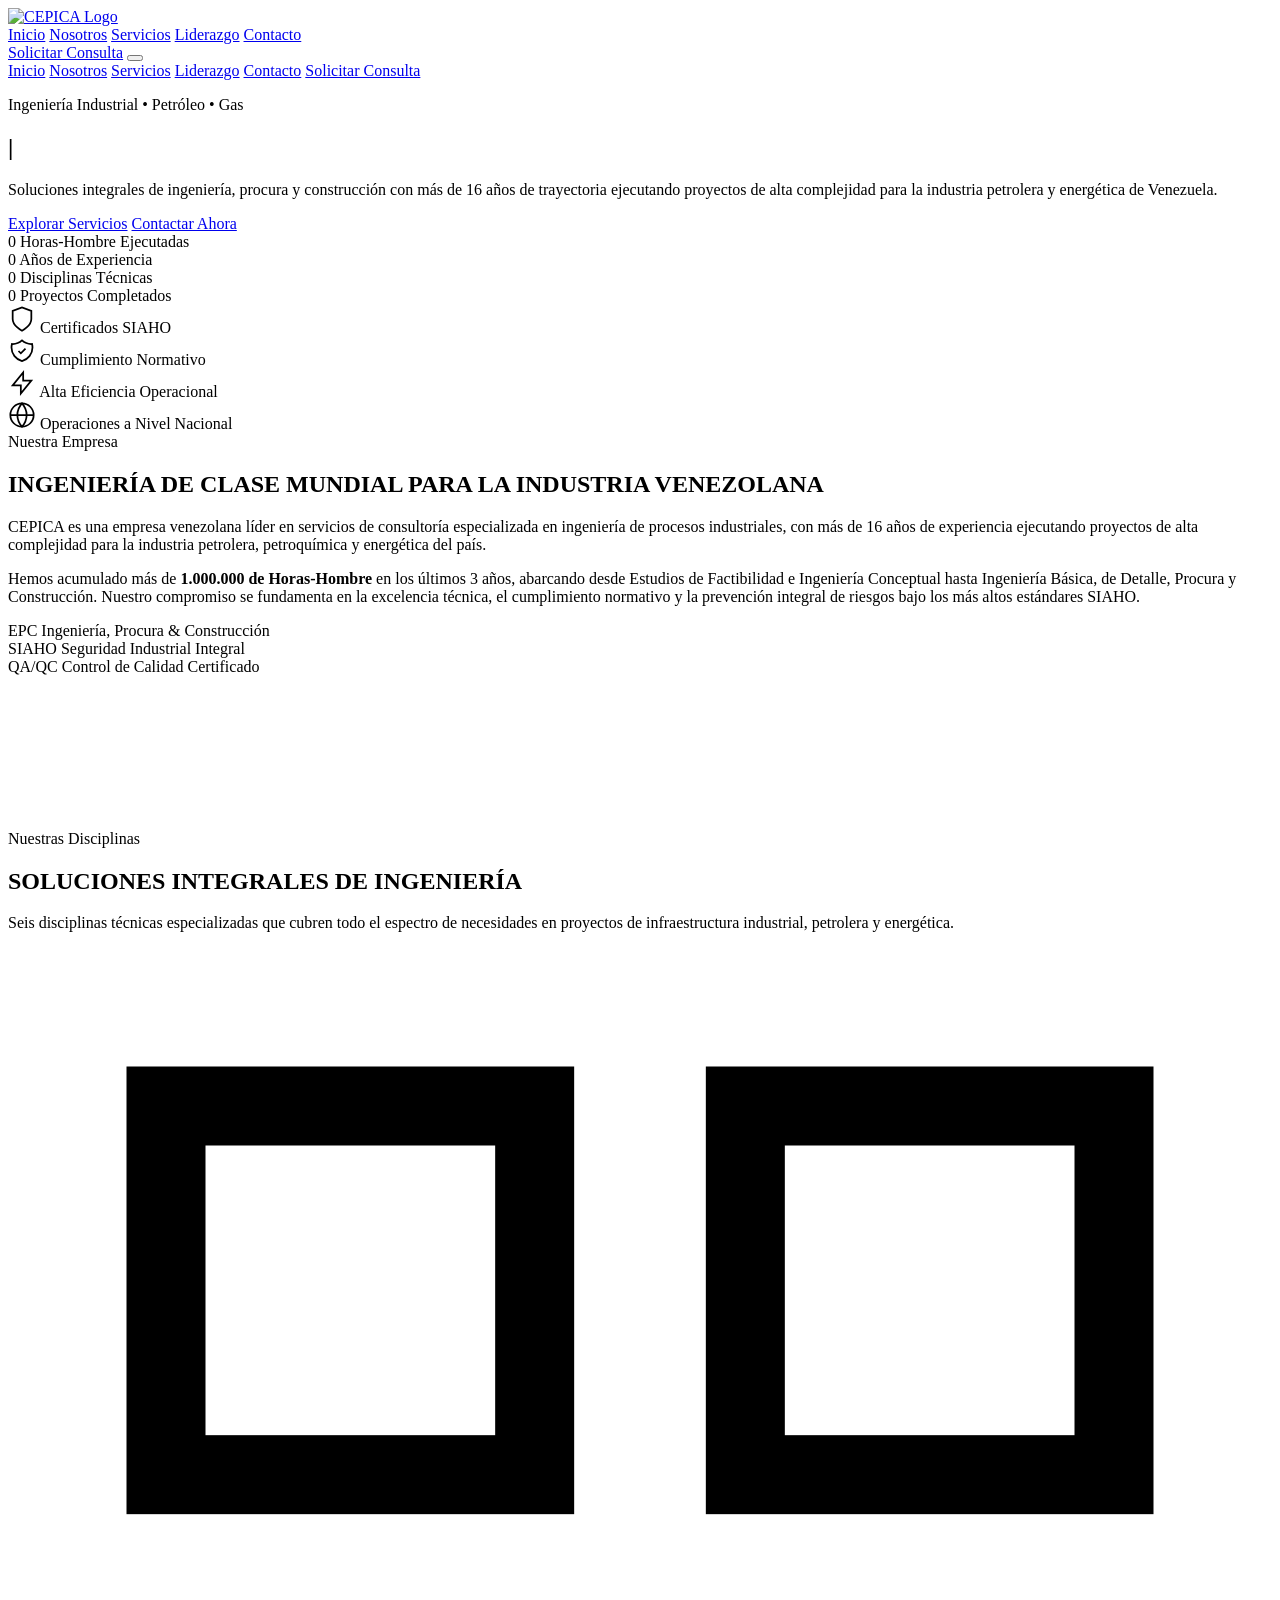
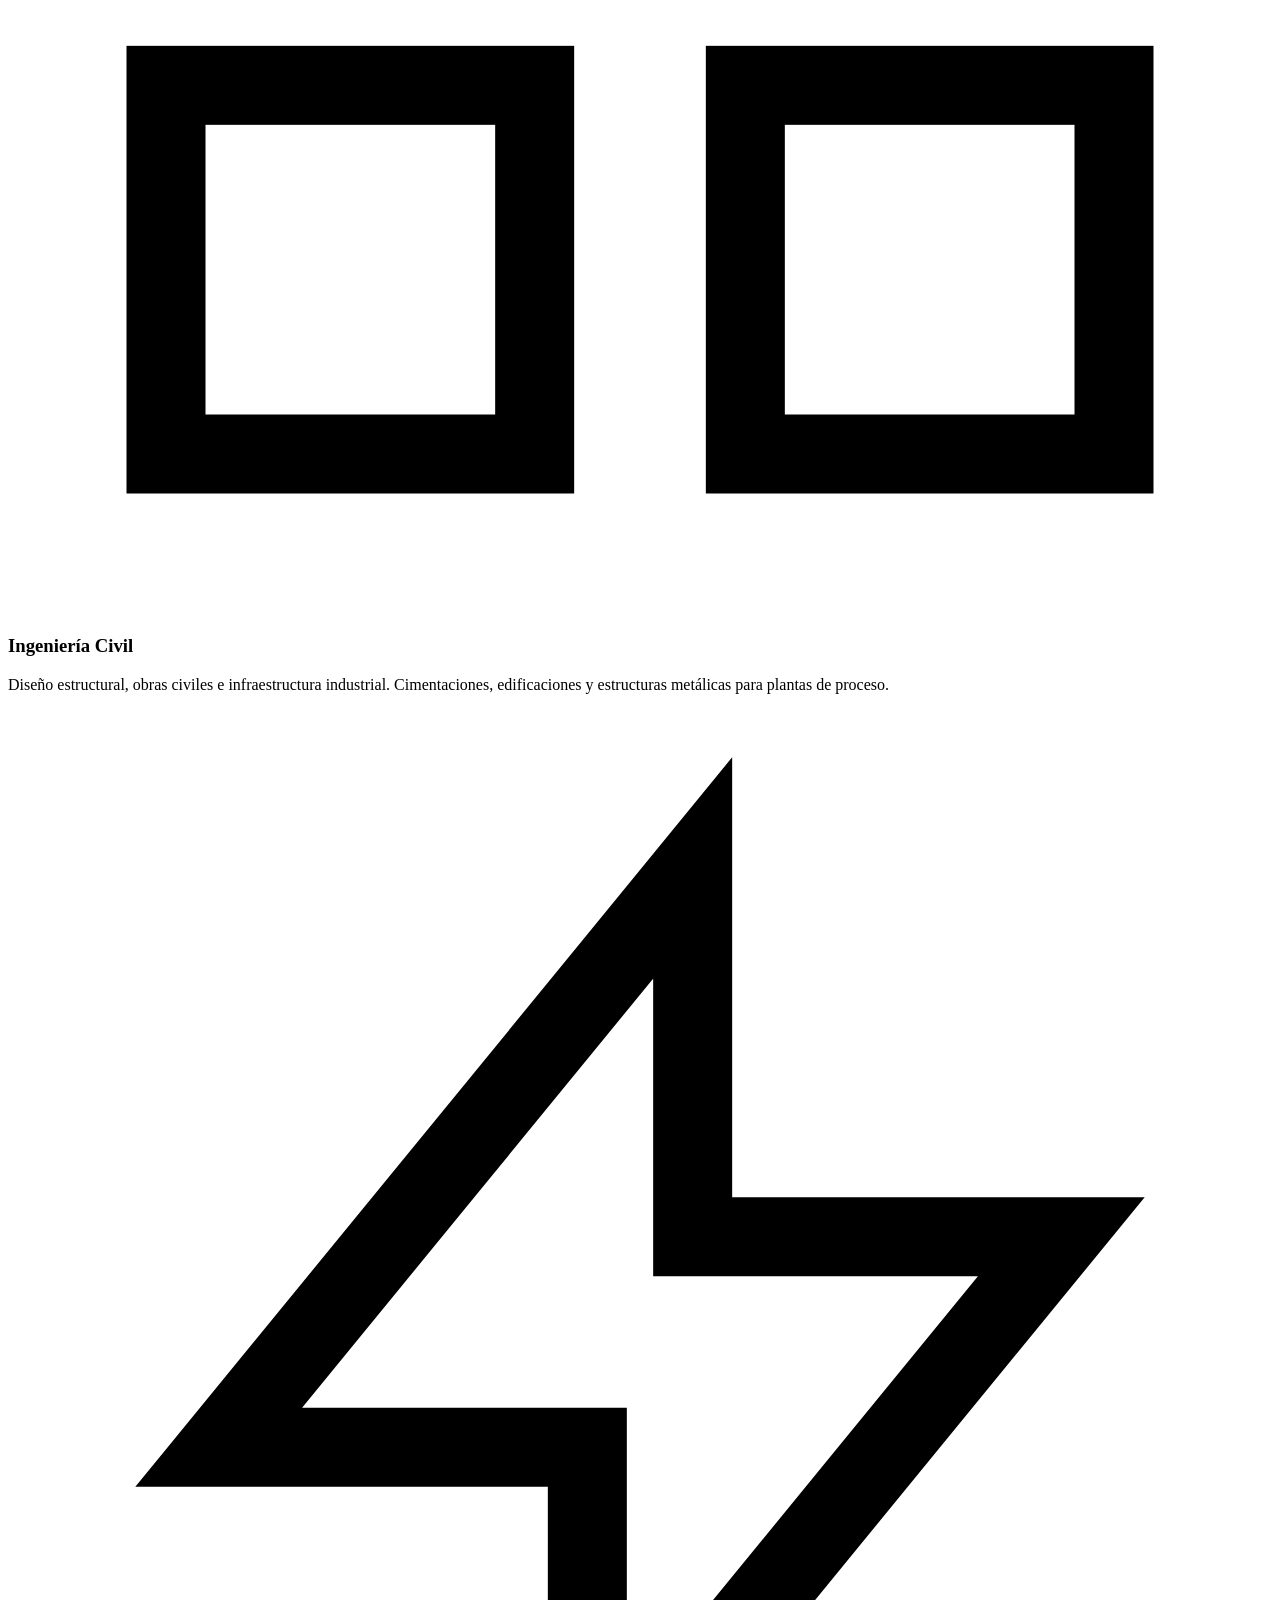
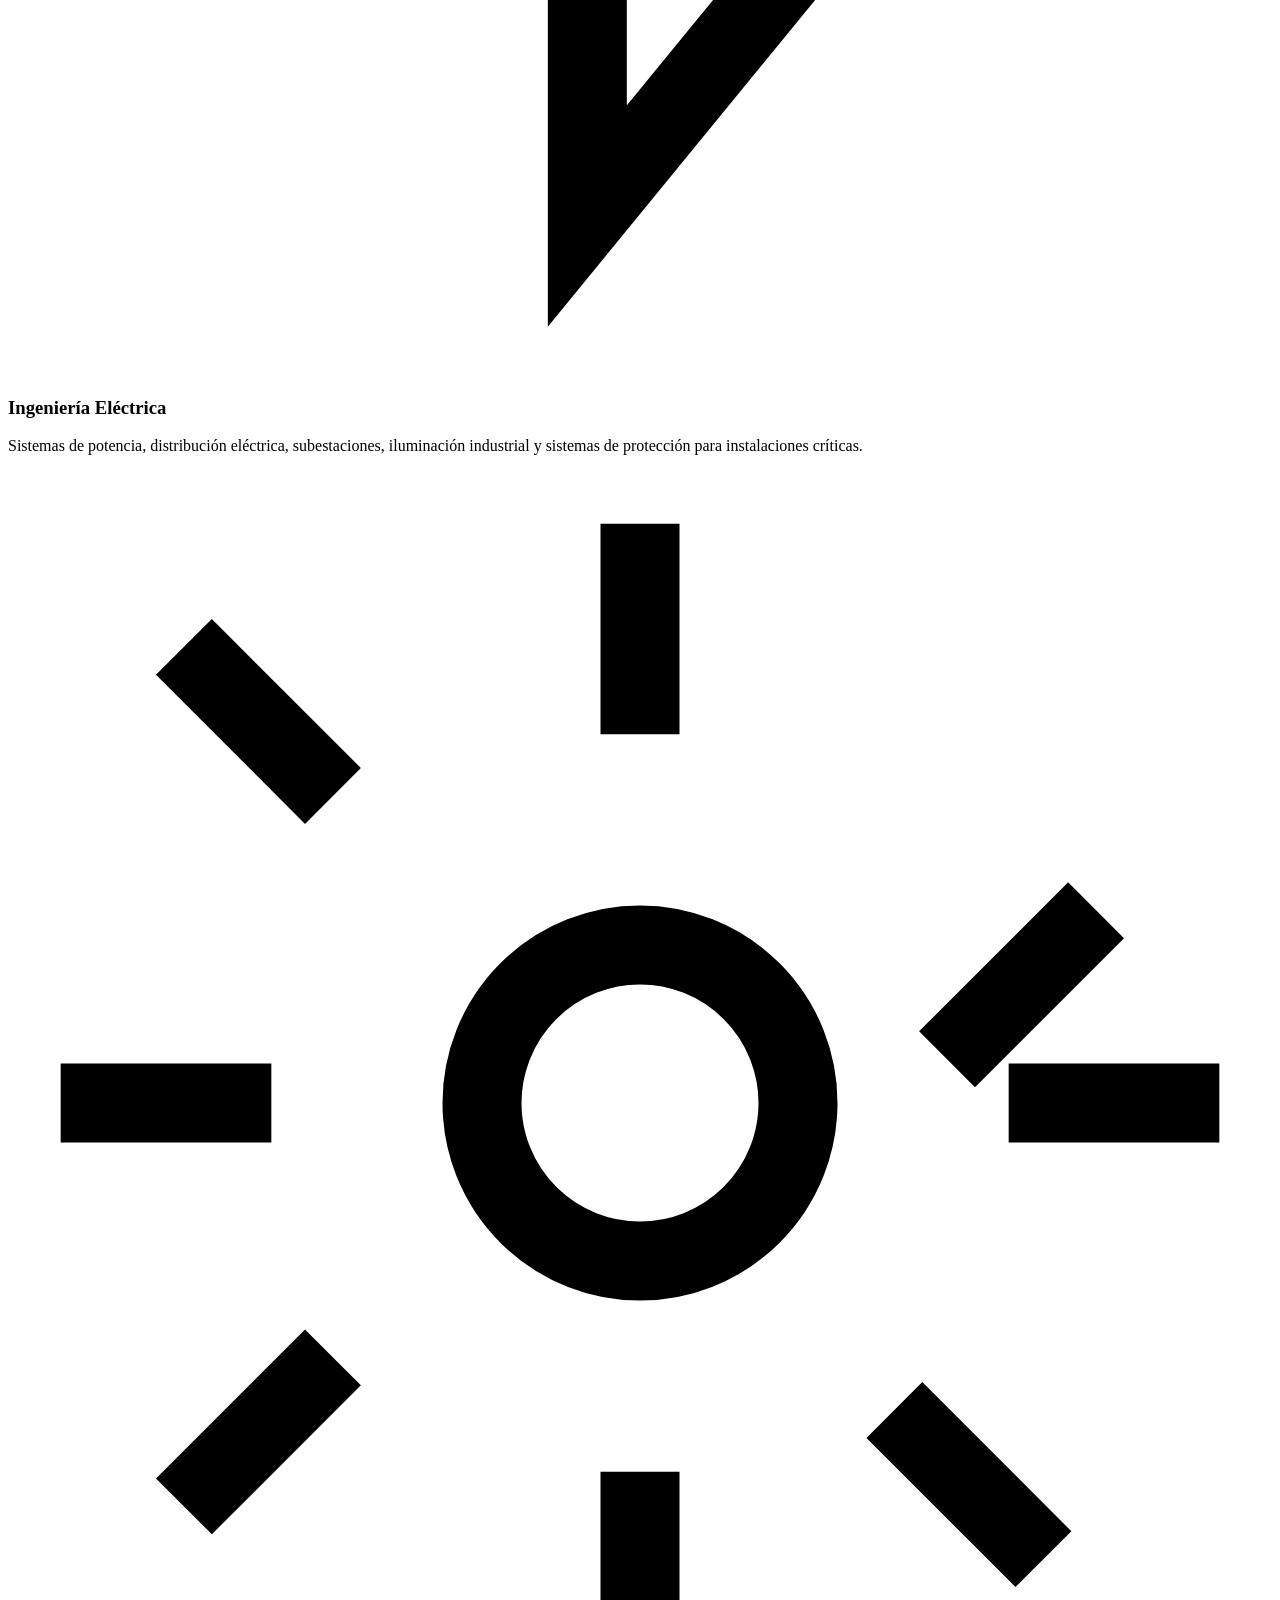
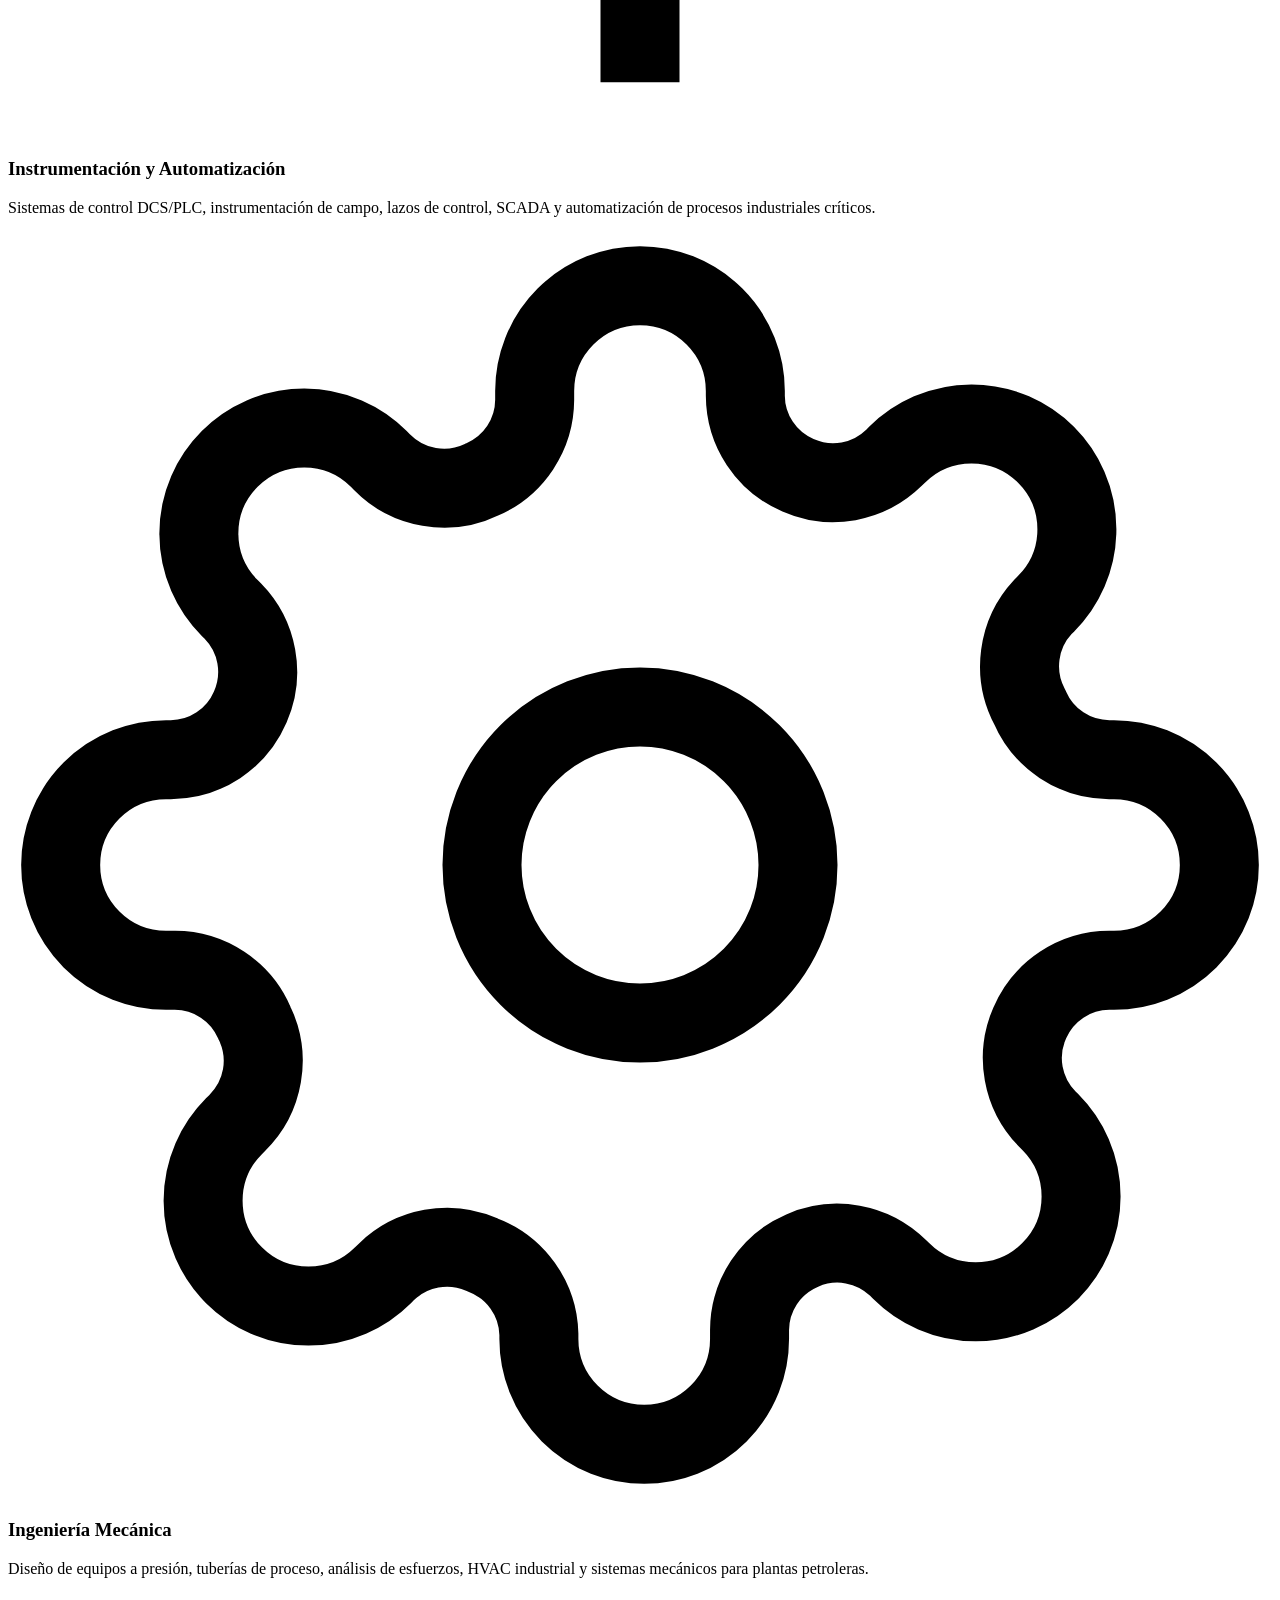
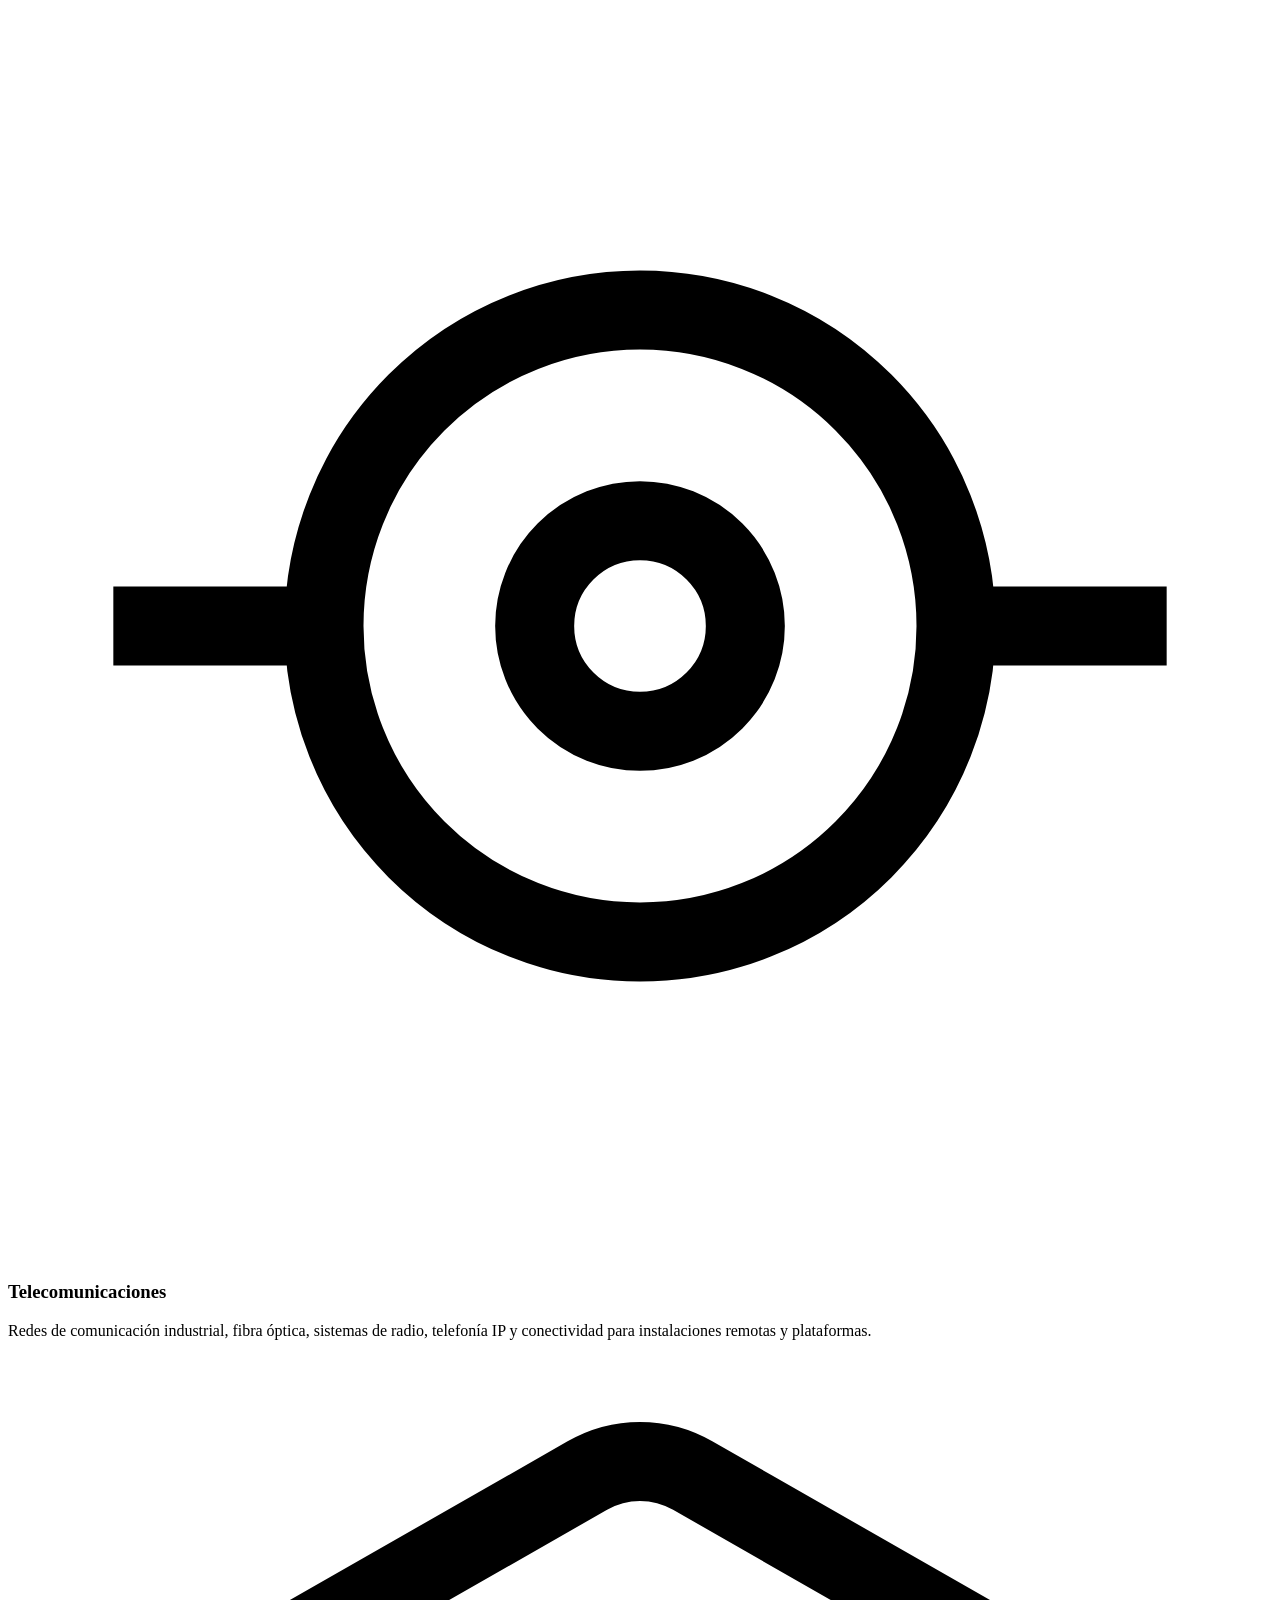
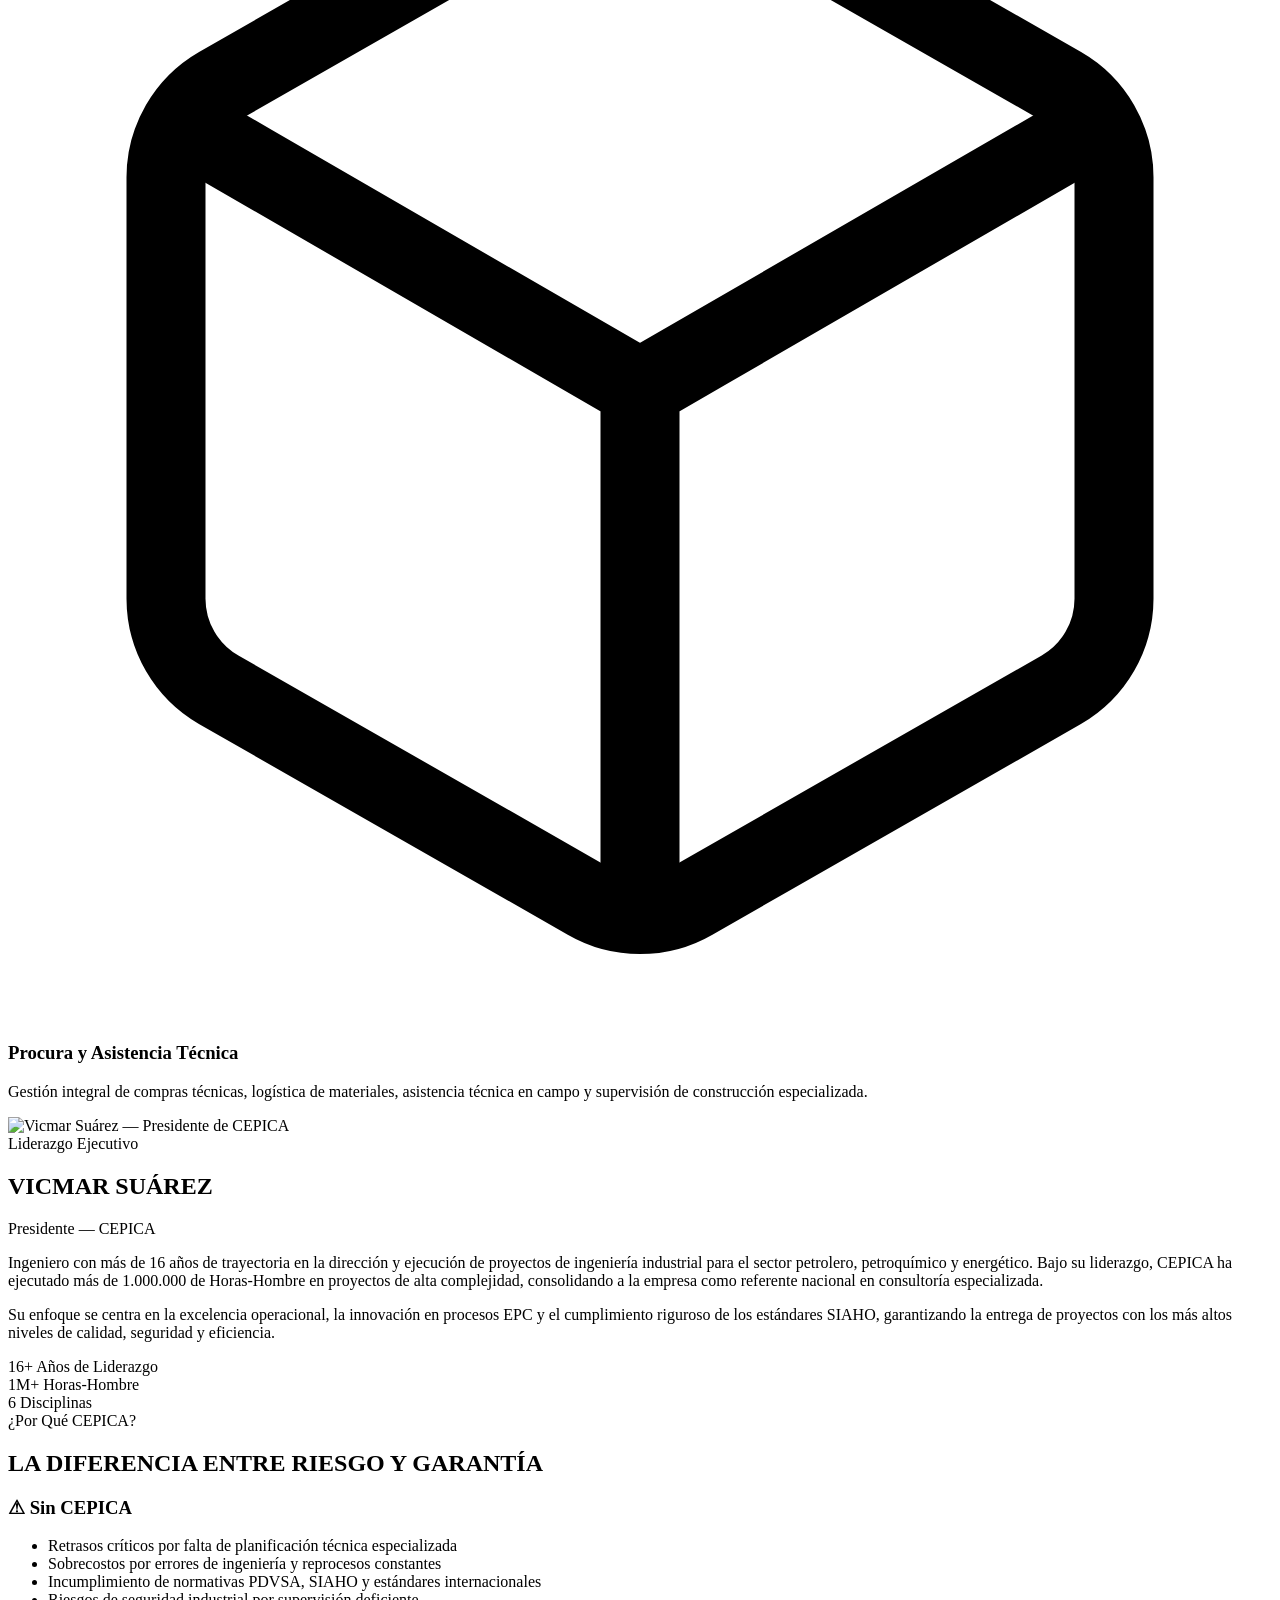
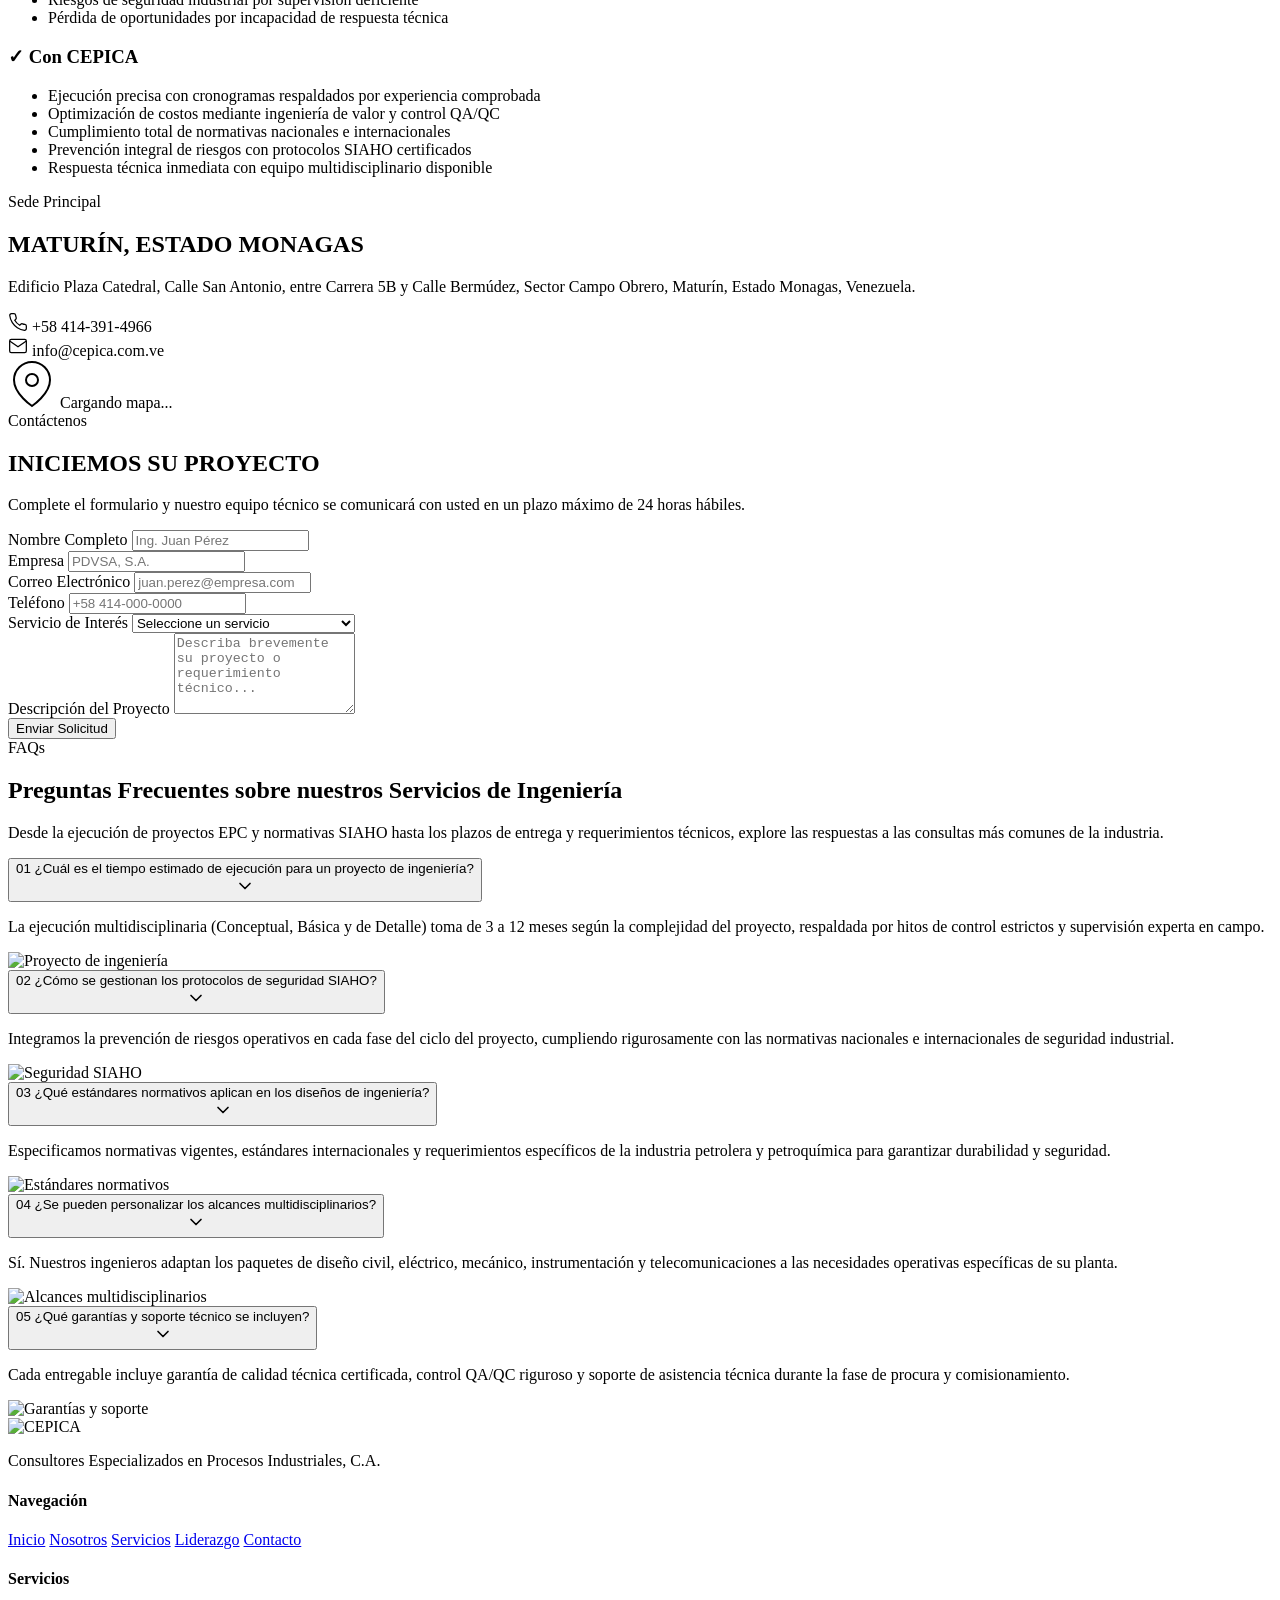
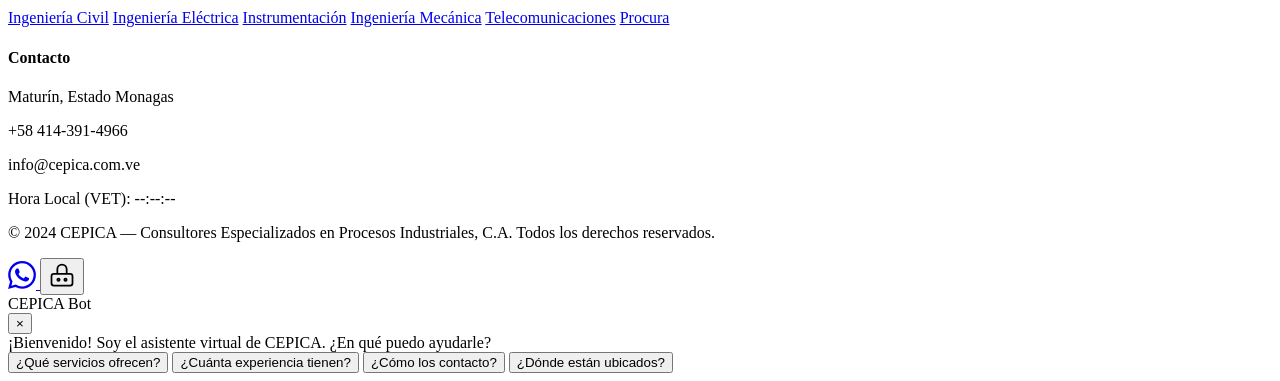
==== index.html @ 9745c26a "Add files via upload" ====
<!DOCTYPE html>
<html lang="es">
<head>
  <meta charset="UTF-8">
  <meta name="viewport" content="width=device-width, initial-scale=1.0">
  <title>CEPICA — Consultores Especializados en Procesos Industriales</title>
  <meta name="description" content="CEPICA: Consultoría especializada en ingeniería de procesos industriales para el sector petrolero, petroquímico y energético de Venezuela. +16 años, +1.000.000 HH ejecutadas.">
  <link rel="icon" href="fotos/logo.jpg">
  <link rel="preconnect" href="https://fonts.googleapis.com">
  <link rel="preconnect" href="https://fonts.gstatic.com" crossorigin>
  <link href="https://fonts.googleapis.com/css2?family=Bebas+Neue&family=Inter:wght@300;400;500;600;700&family=Geist:wght@300;400;500;600;700&family=Gilda+Display&display=swap" rel="stylesheet">
  <link rel="stylesheet" href="styles.css">
</head>
<body>

<!-- CUSTOM CURSOR -->
<div class="cursor-dot"></div>
<div class="cursor-ring"></div>

<!-- HEADER / NAV -->
<header class="nav" id="nav">
  <div class="nav__inner">
    <a href="#" class="nav__logo">
      <img src="fotos/logo.jpg" alt="CEPICA Logo">
    </a>
    <nav class="nav__links">
      <a href="#inicio" class="nav__link active">Inicio</a>
      <a href="#nosotros" class="nav__link">Nosotros</a>
      <a href="#servicios" class="nav__link">Servicios</a>
      <a href="#liderazgo" class="nav__link">Liderazgo</a>
      <a href="#contacto" class="nav__link">Contacto</a>
    </nav>
    <a href="#contacto" class="nav__cta">Solicitar Consulta</a>
    <button class="nav__burger" id="burger" aria-label="Menú">
      <span></span><span></span><span></span>
    </button>
  </div>
</header>

<!-- MOBILE DRAWER -->
<div class="drawer" id="drawer">
  <div class="drawer__overlay"></div>
  <div class="drawer__panel">
    <a href="#inicio" class="drawer__link">Inicio</a>
    <a href="#nosotros" class="drawer__link">Nosotros</a>
    <a href="#servicios" class="drawer__link">Servicios</a>
    <a href="#liderazgo" class="drawer__link">Liderazgo</a>
    <a href="#contacto" class="drawer__link">Contacto</a>
    <a href="#contacto" class="drawer__cta">Solicitar Consulta</a>
  </div>
</div>

<!-- ========== HERO SECTION — VENETIAN BLIND SHUTTER CAROUSEL ========== -->
<section class="hero" id="inicio">
  <div class="hero__shutter" id="shutter"></div>
  <div class="hero__overlay"></div>

  <div class="hero__content">
    <p class="hero__tag">Ingeniería Industrial &bull; Petróleo &bull; Gas</p>
    <h1 class="hero__title" id="typing-headline"><span class="typing-cursor">|</span></h1>
    <p class="hero__sub">Soluciones integrales de ingeniería, procura y construcción con más de 16 años de trayectoria ejecutando proyectos de alta complejidad para la industria petrolera y energética de Venezuela.</p>
    <div class="hero__actions">
      <a href="#servicios" class="btn btn--primary">Explorar Servicios</a>
      <a href="#contacto" class="btn btn--outline">Contactar Ahora</a>
    </div>
  </div>

  <div class="hero__indicators" id="slide-indicators"></div>

  <div class="hero__metrics">
    <div class="metric">
      <span class="metric__number" data-target="1000000" data-format="dots">0</span>
      <span class="metric__label">Horas-Hombre Ejecutadas</span>
    </div>
    <div class="metric">
      <span class="metric__number" data-target="16">0</span>
      <span class="metric__label">Años de Experiencia</span>
    </div>
    <div class="metric">
      <span class="metric__number" data-target="6">0</span>
      <span class="metric__label">Disciplinas Técnicas</span>
    </div>
    <div class="metric">
      <span class="metric__number" data-target="150">0</span>
      <span class="metric__label">Proyectos Completados</span>
    </div>
  </div>
</section>

<!-- ========== TRUST STRIP ========== -->
<section class="trust">
  <div class="trust__inner">
    <div class="trust__item">
      <svg viewBox="0 0 24 24" width="28" height="28" fill="none" stroke="currentColor" stroke-width="1.5"><path d="M12 22s8-4 8-10V5l-8-3-8 3v7c0 6 8 10 8 10z"/></svg>
      <span>Certificados SIAHO</span>
    </div>
    <div class="trust__item">
      <svg viewBox="0 0 24 24" width="28" height="28" fill="none" stroke="currentColor" stroke-width="1.5"><path d="M9 12l2 2 4-4m5.618-4.016A11.955 11.955 0 0112 2.944a11.955 11.955 0 01-8.618 3.04A12.02 12.02 0 003 9c0 5.591 3.824 10.29 9 11.622 5.176-1.332 9-6.03 9-11.622 0-1.042-.133-2.052-.382-3.016z"/></svg>
      <span>Cumplimiento Normativo</span>
    </div>
    <div class="trust__item">
      <svg viewBox="0 0 24 24" width="28" height="28" fill="none" stroke="currentColor" stroke-width="1.5"><path d="M13 10V3L4 14h7v7l9-11h-7z"/></svg>
      <span>Alta Eficiencia Operacional</span>
    </div>
    <div class="trust__item">
      <svg viewBox="0 0 24 24" width="28" height="28" fill="none" stroke="currentColor" stroke-width="1.5"><circle cx="12" cy="12" r="10"/><path d="M2 12h20M12 2a15.3 15.3 0 014 10 15.3 15.3 0 01-4 10 15.3 15.3 0 01-4-10 15.3 15.3 0 014-10z"/></svg>
      <span>Operaciones a Nivel Nacional</span>
    </div>
  </div>
</section>

<!-- ========== ABOUT / QUIÉNES SOMOS ========== -->
<section class="about" id="nosotros">
  <div class="container">
    <div class="section-label">Nuestra Empresa</div>
    <div class="about__grid">
      <div class="about__text reveal">
        <h2 class="section-title">INGENIERÍA DE CLASE MUNDIAL PARA LA INDUSTRIA VENEZOLANA</h2>
        <p class="about__lead">CEPICA es una empresa venezolana líder en servicios de consultoría especializada en ingeniería de procesos industriales, con más de 16 años de experiencia ejecutando proyectos de alta complejidad para la industria petrolera, petroquímica y energética del país.</p>
        <p>Hemos acumulado más de <strong>1.000.000 de Horas-Hombre</strong> en los últimos 3 años, abarcando desde Estudios de Factibilidad e Ingeniería Conceptual hasta Ingeniería Básica, de Detalle, Procura y Construcción. Nuestro compromiso se fundamenta en la excelencia técnica, el cumplimiento normativo y la prevención integral de riesgos bajo los más altos estándares SIAHO.</p>
        <div class="about__stats">
          <div class="stat">
            <span class="stat__num">EPC</span>
            <span class="stat__lbl">Ingeniería, Procura &amp; Construcción</span>
          </div>
          <div class="stat">
            <span class="stat__num">SIAHO</span>
            <span class="stat__lbl">Seguridad Industrial Integral</span>
          </div>
          <div class="stat">
            <span class="stat__num">QA/QC</span>
            <span class="stat__lbl">Control de Calidad Certificado</span>
          </div>
        </div>
      </div>
      <div class="about__media reveal">
        <div class="about__video-wrap">
          <video autoplay muted loop playsinline>
            <source src="videos/13814713_3840_2160_100fps.mp4" type="video/mp4">
          </video>
        </div>
      </div>
    </div>
  </div>
</section>

<!-- ========== SERVICES / SERVICIOS ========== -->
<section class="services" id="servicios">
  <div class="container">
    <div class="section-label">Nuestras Disciplinas</div>
    <h2 class="section-title centered reveal">SOLUCIONES INTEGRALES DE INGENIERÍA</h2>
    <p class="section-sub centered reveal">Seis disciplinas técnicas especializadas que cubren todo el espectro de necesidades en proyectos de infraestructura industrial, petrolera y energética.</p>
    <div class="services__grid">

      <div class="svc-card reveal" data-tilt>
        <div class="svc-card__icon">
          <svg viewBox="0 0 24 24" fill="none" stroke="currentColor" stroke-width="1.5"><rect x="3" y="3" width="7" height="7"/><rect x="14" y="3" width="7" height="7"/><rect x="3" y="14" width="7" height="7"/><rect x="14" y="14" width="7" height="7"/></svg>
        </div>
        <h3 class="svc-card__title">Ingeniería Civil</h3>
        <p class="svc-card__text">Diseño estructural, obras civiles e infraestructura industrial. Cimentaciones, edificaciones y estructuras metálicas para plantas de proceso.</p>
      </div>

      <div class="svc-card reveal" data-tilt>
        <div class="svc-card__icon">
          <svg viewBox="0 0 24 24" fill="none" stroke="currentColor" stroke-width="1.5"><path d="M13 10V3L4 14h7v7l9-11h-7z"/></svg>
        </div>
        <h3 class="svc-card__title">Ingeniería Eléctrica</h3>
        <p class="svc-card__text">Sistemas de potencia, distribución eléctrica, subestaciones, iluminación industrial y sistemas de protección para instalaciones críticas.</p>
      </div>

      <div class="svc-card reveal" data-tilt>
        <div class="svc-card__icon">
          <svg viewBox="0 0 24 24" fill="none" stroke="currentColor" stroke-width="1.5"><circle cx="12" cy="12" r="3"/><path d="M12 1v4m0 14v4m-8.66-3.34l2.83-2.83m11.66-5.66l2.83-2.83M1 12h4m14 0h4m-3.34 8.66l-2.83-2.83M6.17 6.17L3.34 3.34"/></svg>
        </div>
        <h3 class="svc-card__title">Instrumentación y Automatización</h3>
        <p class="svc-card__text">Sistemas de control DCS/PLC, instrumentación de campo, lazos de control, SCADA y automatización de procesos industriales críticos.</p>
      </div>

      <div class="svc-card reveal" data-tilt>
        <div class="svc-card__icon">
          <svg viewBox="0 0 24 24" fill="none" stroke="currentColor" stroke-width="1.5"><circle cx="12" cy="12" r="3"/><path d="M19.4 15a1.65 1.65 0 00.33 1.82l.06.06a2 2 0 01-2.83 2.83l-.06-.06a1.65 1.65 0 00-1.82-.33 1.65 1.65 0 00-1 1.51V21a2 2 0 01-4 0v-.09A1.65 1.65 0 009 19.4a1.65 1.65 0 00-1.82.33l-.06.06a2 2 0 01-2.83-2.83l.06-.06A1.65 1.65 0 004.68 15a1.65 1.65 0 00-1.51-1H3a2 2 0 010-4h.09A1.65 1.65 0 004.6 9a1.65 1.65 0 00-.33-1.82l-.06-.06a2 2 0 012.83-2.83l.06.06A1.65 1.65 0 009 4.68a1.65 1.65 0 001-1.51V3a2 2 0 014 0v.09a1.65 1.65 0 001 1.51 1.65 1.65 0 001.82-.33l.06-.06a2 2 0 012.83 2.83l-.06.06A1.65 1.65 0 0019.4 9a1.65 1.65 0 001.51 1H21a2 2 0 010 4h-.09a1.65 1.65 0 00-1.51 1z"/></svg>
        </div>
        <h3 class="svc-card__title">Ingeniería Mecánica</h3>
        <p class="svc-card__text">Diseño de equipos a presión, tuberías de proceso, análisis de esfuerzos, HVAC industrial y sistemas mecánicos para plantas petroleras.</p>
      </div>

      <div class="svc-card reveal" data-tilt>
        <div class="svc-card__icon">
          <svg viewBox="0 0 24 24" fill="none" stroke="currentColor" stroke-width="1.5"><path d="M2 12h4m12 0h4M6 12a6 6 0 1112 0 6 6 0 01-12 0z"/><circle cx="12" cy="12" r="2"/></svg>
        </div>
        <h3 class="svc-card__title">Telecomunicaciones</h3>
        <p class="svc-card__text">Redes de comunicación industrial, fibra óptica, sistemas de radio, telefonía IP y conectividad para instalaciones remotas y plataformas.</p>
      </div>

      <div class="svc-card reveal" data-tilt>
        <div class="svc-card__icon">
          <svg viewBox="0 0 24 24" fill="none" stroke="currentColor" stroke-width="1.5"><path d="M21 16V8a2 2 0 00-1-1.73l-7-4a2 2 0 00-2 0l-7 4A2 2 0 003 8v8a2 2 0 001 1.73l7 4a2 2 0 002 0l7-4A2 2 0 0021 16z"/><path d="M3.27 6.96L12 12.01l8.73-5.05M12 22.08V12"/></svg>
        </div>
        <h3 class="svc-card__title">Procura y Asistencia Técnica</h3>
        <p class="svc-card__text">Gestión integral de compras técnicas, logística de materiales, asistencia técnica en campo y supervisión de construcción especializada.</p>
      </div>

    </div>
  </div>
</section>

<!-- ========== LEADERSHIP / LIDERAZGO ========== -->
<section class="leader" id="liderazgo">
  <div class="container">
    <div class="leader__grid">
      <div class="leader__photo reveal">
        <div class="leader__img-wrap">
          <img src="fotos/vicmar_suarez.jpg" alt="Vicmar Suárez — Presidente de CEPICA" loading="lazy">
        </div>
      </div>
      <div class="leader__info reveal">
        <div class="section-label">Liderazgo Ejecutivo</div>
        <h2 class="section-title">VICMAR SUÁREZ</h2>
        <p class="leader__role">Presidente — CEPICA</p>
        <p class="leader__bio">Ingeniero con más de 16 años de trayectoria en la dirección y ejecución de proyectos de ingeniería industrial para el sector petrolero, petroquímico y energético. Bajo su liderazgo, CEPICA ha ejecutado más de 1.000.000 de Horas-Hombre en proyectos de alta complejidad, consolidando a la empresa como referente nacional en consultoría especializada.</p>
        <p class="leader__bio">Su enfoque se centra en la excelencia operacional, la innovación en procesos EPC y el cumplimiento riguroso de los estándares SIAHO, garantizando la entrega de proyectos con los más altos niveles de calidad, seguridad y eficiencia.</p>
        <div class="leader__credentials">
          <div class="credential">
            <span class="credential__val">16+</span>
            <span class="credential__lbl">Años de Liderazgo</span>
          </div>
          <div class="credential">
            <span class="credential__val">1M+</span>
            <span class="credential__lbl">Horas-Hombre</span>
          </div>
          <div class="credential">
            <span class="credential__val">6</span>
            <span class="credential__lbl">Disciplinas</span>
          </div>
        </div>
      </div>
    </div>
  </div>
</section>

<!-- ========== MANIFESTO / POR QUÉ CEPICA ========== -->
<section class="manifesto">
  <div class="container">
    <div class="section-label centered">¿Por Qué CEPICA?</div>
    <h2 class="section-title centered reveal">LA DIFERENCIA ENTRE RIESGO Y GARANTÍA</h2>
    <div class="manifesto__grid">
      <div class="manifesto__col manifesto__col--risk reveal">
        <h3 class="manifesto__heading">⚠ Sin CEPICA</h3>
        <ul class="manifesto__list">
          <li>Retrasos críticos por falta de planificación técnica especializada</li>
          <li>Sobrecostos por errores de ingeniería y reprocesos constantes</li>
          <li>Incumplimiento de normativas PDVSA, SIAHO y estándares internacionales</li>
          <li>Riesgos de seguridad industrial por supervisión deficiente</li>
          <li>Pérdida de oportunidades por incapacidad de respuesta técnica</li>
        </ul>
      </div>
      <div class="manifesto__col manifesto__col--safe reveal">
        <h3 class="manifesto__heading">✓ Con CEPICA</h3>
        <ul class="manifesto__list">
          <li>Ejecución precisa con cronogramas respaldados por experiencia comprobada</li>
          <li>Optimización de costos mediante ingeniería de valor y control QA/QC</li>
          <li>Cumplimiento total de normativas nacionales e internacionales</li>
          <li>Prevención integral de riesgos con protocolos SIAHO certificados</li>
          <li>Respuesta técnica inmediata con equipo multidisciplinario disponible</li>
        </ul>
      </div>
    </div>
  </div>
</section>

<!-- ========== LOCATION / SEDE ========== -->
<section class="location" id="sede">
  <div class="container">
    <div class="location__grid">
      <div class="location__info reveal">
        <div class="section-label">Sede Principal</div>
        <h2 class="section-title">MATURÍN, ESTADO MONAGAS</h2>
        <p>Edificio Plaza Catedral, Calle San Antonio, entre Carrera 5B y Calle Bermúdez, Sector Campo Obrero, Maturín, Estado Monagas, Venezuela.</p>
        <div class="location__details">
          <div class="location__detail">
            <svg viewBox="0 0 24 24" width="20" height="20" fill="none" stroke="currentColor" stroke-width="1.5"><path d="M22 16.92v3a2 2 0 01-2.18 2 19.79 19.79 0 01-8.63-3.07 19.5 19.5 0 01-6-6 19.79 19.79 0 01-3.07-8.67A2 2 0 014.11 2h3a2 2 0 012 1.72 12.84 12.84 0 00.7 2.81 2 2 0 01-.45 2.11L8.09 9.91a16 16 0 006 6l1.27-1.27a2 2 0 012.11-.45 12.84 12.84 0 002.81.7A2 2 0 0122 16.92z"/></svg>
            <span>+58 414-391-4966</span>
          </div>
          <div class="location__detail">
            <svg viewBox="0 0 24 24" width="20" height="20" fill="none" stroke="currentColor" stroke-width="1.5"><path d="M4 4h16c1.1 0 2 .9 2 2v12c0 1.1-.9 2-2 2H4c-1.1 0-2-.9-2-2V6c0-1.1.9-2 2-2z"/><path d="M22 6l-10 7L2 6"/></svg>
            <span>info@cepica.com.ve</span>
          </div>
        </div>
      </div>
      <div class="location__map reveal">
        <div class="map-container" id="map-container">
          <div class="map-placeholder">
            <svg viewBox="0 0 24 24" width="48" height="48" fill="none" stroke="currentColor" stroke-width="1"><path d="M21 10c0 7-9 13-9 13s-9-6-9-13a9 9 0 0118 0z"/><circle cx="12" cy="10" r="3"/></svg>
            <span>Cargando mapa...</span>
          </div>
        </div>
      </div>
    </div>
  </div>
</section>

<!-- ========== CONTACT / CONTACTO ========== -->
<section class="contact" id="contacto">
  <div class="container">
    <div class="section-label centered">Contáctenos</div>
    <h2 class="section-title centered reveal">INICIEMOS SU PROYECTO</h2>
    <p class="section-sub centered reveal">Complete el formulario y nuestro equipo técnico se comunicará con usted en un plazo máximo de 24 horas hábiles.</p>
    <form class="contact__form reveal" id="contact-form">
      <div class="form-row">
        <div class="form-group">
          <label for="name">Nombre Completo</label>
          <input type="text" id="name" name="name" required placeholder="Ing. Juan Pérez">
        </div>
        <div class="form-group">
          <label for="company">Empresa</label>
          <input type="text" id="company" name="company" placeholder="PDVSA, S.A.">
        </div>
      </div>
      <div class="form-row">
        <div class="form-group">
          <label for="email">Correo Electrónico</label>
          <input type="email" id="email" name="email" required placeholder="juan.perez@empresa.com">
        </div>
        <div class="form-group">
          <label for="phone">Teléfono</label>
          <input type="tel" id="phone" name="phone" placeholder="+58 414-000-0000">
        </div>
      </div>
      <div class="form-group">
        <label for="service">Servicio de Interés</label>
        <select id="service" name="service">
          <option value="">Seleccione un servicio</option>
          <option>Ingeniería Civil</option>
          <option>Ingeniería Eléctrica</option>
          <option>Instrumentación y Automatización</option>
          <option>Ingeniería Mecánica</option>
          <option>Telecomunicaciones</option>
          <option>Procura y Asistencia Técnica</option>
          <option>Consultoría General</option>
        </select>
      </div>
      <div class="form-group">
        <label for="message">Descripción del Proyecto</label>
        <textarea id="message" name="message" rows="5" required placeholder="Describa brevemente su proyecto o requerimiento técnico..."></textarea>
      </div>
      <button type="submit" class="btn btn--primary btn--full">Enviar Solicitud</button>
      <div class="form-feedback" id="form-feedback"></div>
    </form>
  </div>
</section>

<!-- ========== FAQs — PREMIUM ACCORDION ========== -->
<section class="faqs" id="faqs">
  <div class="faqs__inner">

    <!-- Header Row -->
    <div class="faqs__header">
      <div class="faqs__header-left">
        <span class="faqs__label">FAQs</span>
        <h2 class="faqs__title">Preguntas Frecuentes sobre nuestros Servicios de Ingeniería</h2>
      </div>
      <div class="faqs__header-right">
        <p class="faqs__desc">Desde la ejecución de proyectos EPC y normativas SIAHO hasta los plazos de entrega y requerimientos técnicos, explore las respuestas a las consultas más comunes de la industria.</p>
      </div>
    </div>

    <!-- Accordion List -->
    <div class="faqs__list">

      <!-- Item 01 -->
      <div class="faq-item" data-faq="0">
        <button class="faq-item__header" aria-expanded="false">
          <div class="faq-item__left">
            <span class="faq-item__num">01</span>
            <span class="faq-item__question">¿Cuál es el tiempo estimado de ejecución para un proyecto de ingeniería?</span>
          </div>
          <div class="faq-item__toggle">
            <svg class="faq-item__chevron" viewBox="0 0 24 24" width="20" height="20" fill="none" stroke="currentColor" stroke-width="2" stroke-linecap="round" stroke-linejoin="round"><polyline points="6 9 12 15 18 9"/></svg>
          </div>
        </button>
        <div class="faq-item__body">
          <div class="faq-item__content">
            <p class="faq-item__answer">La ejecución multidisciplinaria (Conceptual, Básica y de Detalle) toma de 3 a 12 meses según la complejidad del proyecto, respaldada por hitos de control estrictos y supervisión experta en campo.</p>
            <div class="faq-item__pill">
              <img src="https://images.unsplash.com/photo-1600585154340-be6161a56a0c?q=80&w=800&auto=format&fit=crop" alt="Proyecto de ingeniería" loading="lazy">
              <div class="faq-item__pill-overlay"></div>
            </div>
          </div>
        </div>
      </div>

      <!-- Item 02 (open by default) -->
      <div class="faq-item faq-item--open" data-faq="1">
        <button class="faq-item__header" aria-expanded="true">
          <div class="faq-item__left">
            <span class="faq-item__num">02</span>
            <span class="faq-item__question">¿Cómo se gestionan los protocolos de seguridad SIAHO?</span>
          </div>
          <div class="faq-item__toggle">
            <svg class="faq-item__chevron" viewBox="0 0 24 24" width="20" height="20" fill="none" stroke="currentColor" stroke-width="2" stroke-linecap="round" stroke-linejoin="round"><polyline points="6 9 12 15 18 9"/></svg>
          </div>
        </button>
        <div class="faq-item__body">
          <div class="faq-item__content">
            <p class="faq-item__answer">Integramos la prevención de riesgos operativos en cada fase del ciclo del proyecto, cumpliendo rigurosamente con las normativas nacionales e internacionales de seguridad industrial.</p>
            <div class="faq-item__pill">
              <img src="https://images.unsplash.com/photo-1600210492486-724fe5c67fb0?q=80&w=800&auto=format&fit=crop" alt="Seguridad SIAHO" loading="lazy">
              <div class="faq-item__pill-overlay"></div>
            </div>
          </div>
        </div>
      </div>

      <!-- Item 03 -->
      <div class="faq-item" data-faq="2">
        <button class="faq-item__header" aria-expanded="false">
          <div class="faq-item__left">
            <span class="faq-item__num">03</span>
            <span class="faq-item__question">¿Qué estándares normativos aplican en los diseños de ingeniería?</span>
          </div>
          <div class="faq-item__toggle">
            <svg class="faq-item__chevron" viewBox="0 0 24 24" width="20" height="20" fill="none" stroke="currentColor" stroke-width="2" stroke-linecap="round" stroke-linejoin="round"><polyline points="6 9 12 15 18 9"/></svg>
          </div>
        </button>
        <div class="faq-item__body">
          <div class="faq-item__content">
            <p class="faq-item__answer">Especificamos normativas vigentes, estándares internacionales y requerimientos específicos de la industria petrolera y petroquímica para garantizar durabilidad y seguridad.</p>
            <div class="faq-item__pill">
              <img src="https://images.unsplash.com/photo-1600596542815-ffad4c1539a9?q=80&w=800&auto=format&fit=crop" alt="Estándares normativos" loading="lazy">
              <div class="faq-item__pill-overlay"></div>
            </div>
          </div>
        </div>
      </div>

      <!-- Item 04 -->
      <div class="faq-item" data-faq="3">
        <button class="faq-item__header" aria-expanded="false">
          <div class="faq-item__left">
            <span class="faq-item__num">04</span>
            <span class="faq-item__question">¿Se pueden personalizar los alcances multidisciplinarios?</span>
          </div>
          <div class="faq-item__toggle">
            <svg class="faq-item__chevron" viewBox="0 0 24 24" width="20" height="20" fill="none" stroke="currentColor" stroke-width="2" stroke-linecap="round" stroke-linejoin="round"><polyline points="6 9 12 15 18 9"/></svg>
          </div>
        </button>
        <div class="faq-item__body">
          <div class="faq-item__content">
            <p class="faq-item__answer">Sí. Nuestros ingenieros adaptan los paquetes de diseño civil, eléctrico, mecánico, instrumentación y telecomunicaciones a las necesidades operativas específicas de su planta.</p>
            <div class="faq-item__pill">
              <img src="https://images.unsplash.com/photo-1512917774080-9991f1c4c750?q=80&w=800&auto=format&fit=crop" alt="Alcances multidisciplinarios" loading="lazy">
              <div class="faq-item__pill-overlay"></div>
            </div>
          </div>
        </div>
      </div>

      <!-- Item 05 -->
      <div class="faq-item" data-faq="4">
        <button class="faq-item__header" aria-expanded="false">
          <div class="faq-item__left">
            <span class="faq-item__num">05</span>
            <span class="faq-item__question">¿Qué garantías y soporte técnico se incluyen?</span>
          </div>
          <div class="faq-item__toggle">
            <svg class="faq-item__chevron" viewBox="0 0 24 24" width="20" height="20" fill="none" stroke="currentColor" stroke-width="2" stroke-linecap="round" stroke-linejoin="round"><polyline points="6 9 12 15 18 9"/></svg>
          </div>
        </button>
        <div class="faq-item__body">
          <div class="faq-item__content">
            <p class="faq-item__answer">Cada entregable incluye garantía de calidad técnica certificada, control QA/QC riguroso y soporte de asistencia técnica durante la fase de procura y comisionamiento.</p>
            <div class="faq-item__pill">
              <img src="https://images.unsplash.com/photo-1613977257363-707ba9348227?q=80&w=800&auto=format&fit=crop" alt="Garantías y soporte" loading="lazy">
              <div class="faq-item__pill-overlay"></div>
            </div>
          </div>
        </div>
      </div>

    </div>
  </div>
</section>

<!-- ========== FOOTER ========== -->
<footer class="footer">
  <div class="container">
    <div class="footer__grid">
      <div class="footer__brand">
        <img src="fotos/logo.jpg" alt="CEPICA" class="footer__logo">
        <p>Consultores Especializados en Procesos Industriales, C.A.</p>
      </div>
      <div class="footer__col">
        <h4>Navegación</h4>
        <a href="#inicio">Inicio</a>
        <a href="#nosotros">Nosotros</a>
        <a href="#servicios">Servicios</a>
        <a href="#liderazgo">Liderazgo</a>
        <a href="#contacto">Contacto</a>
      </div>
      <div class="footer__col">
        <h4>Servicios</h4>
        <a href="#servicios">Ingeniería Civil</a>
        <a href="#servicios">Ingeniería Eléctrica</a>
        <a href="#servicios">Instrumentación</a>
        <a href="#servicios">Ingeniería Mecánica</a>
        <a href="#servicios">Telecomunicaciones</a>
        <a href="#servicios">Procura</a>
      </div>
      <div class="footer__col">
        <h4>Contacto</h4>
        <p>Maturín, Estado Monagas</p>
        <p>+58 414-391-4966</p>
        <p>info@cepica.com.ve</p>
        <p class="footer__clock">Hora Local (VET): <span id="vet-clock">--:--:--</span></p>
      </div>
    </div>
    <div class="footer__bottom">
      <p>&copy; 2024 CEPICA — Consultores Especializados en Procesos Industriales, C.A. Todos los derechos reservados.</p>
    </div>
  </div>
</footer>

<!-- ========== FAB GROUP ========== -->
<div class="fab-group">
  <a href="https://wa.me/584143914966?text=Buen%20d%C3%ADa%2C%20estoy%20interesado%20en%20los%20servicios%20de%20CEPICA.%20%C2%BFPodr%C3%ADan%20brindarme%20informaci%C3%B3n%3F" target="_blank" rel="noopener" class="fab fab--wa" aria-label="WhatsApp">
    <svg viewBox="0 0 24 24" width="28" height="28" fill="currentColor"><path d="M17.472 14.382c-.297-.149-1.758-.867-2.03-.967-.273-.099-.471-.148-.67.15-.197.297-.767.966-.94 1.164-.173.199-.347.223-.644.075-.297-.15-1.255-.463-2.39-1.475-.883-.788-1.48-1.761-1.653-2.059-.173-.297-.018-.458.13-.606.134-.133.298-.347.446-.52.149-.174.198-.298.298-.497.099-.198.05-.371-.025-.52-.075-.149-.669-1.612-.916-2.207-.242-.579-.487-.5-.669-.51-.173-.008-.371-.01-.57-.01-.198 0-.52.074-.792.372-.272.297-1.04 1.016-1.04 2.479 0 1.462 1.065 2.875 1.213 3.074.149.198 2.096 3.2 5.077 4.487.709.306 1.262.489 1.694.625.712.227 1.36.195 1.871.118.571-.085 1.758-.719 2.006-1.413.248-.694.248-1.289.173-1.413-.074-.124-.272-.198-.57-.347m-5.421 7.403h-.004a9.87 9.87 0 01-5.031-1.378l-.361-.214-3.741.982.998-3.648-.235-.374a9.86 9.86 0 01-1.51-5.26c.001-5.45 4.436-9.884 9.888-9.884 2.64 0 5.122 1.03 6.988 2.898a9.825 9.825 0 012.893 6.994c-.003 5.45-4.437 9.884-9.885 9.884m8.413-18.297A11.815 11.815 0 0012.05 0C5.495 0 .16 5.335.157 11.892c0 2.096.547 4.142 1.588 5.945L.057 24l6.305-1.654a11.882 11.882 0 005.683 1.448h.005c6.554 0 11.89-5.335 11.893-11.893a11.821 11.821 0 00-3.48-8.413z"/></svg>
  </a>
  <button class="fab fab--bot" id="fab-bot" aria-label="Asistente Virtual">
    <svg viewBox="0 0 24 24" width="28" height="28" fill="none" stroke="currentColor" stroke-width="1.5"><rect x="3" y="11" width="18" height="10" rx="2"/><circle cx="9" cy="16" r="1"/><circle cx="15" cy="16" r="1"/><path d="M8 11V7a4 4 0 118 0v4"/></svg>
  </button>
</div>

<!-- ========== CHATBOT MODAL ========== -->
<div class="chatbot" id="chatbot">
  <div class="chatbot__header">
    <div class="chatbot__title">
      <span class="chatbot__dot"></span>
      CEPICA Bot
    </div>
    <button class="chatbot__close" id="chatbot-close">&times;</button>
  </div>
  <div class="chatbot__body" id="chatbot-body">
    <div class="chatbot__msg chatbot__msg--bot">¡Bienvenido! Soy el asistente virtual de CEPICA. ¿En qué puedo ayudarle?</div>
    <div class="chatbot__options" id="chatbot-options">
      <button class="chatbot__opt" data-q="servicios">¿Qué servicios ofrecen?</button>
      <button class="chatbot__opt" data-q="experiencia">¿Cuánta experiencia tienen?</button>
      <button class="chatbot__opt" data-q="contacto">¿Cómo los contacto?</button>
      <button class="chatbot__opt" data-q="ubicacion">¿Dónde están ubicados?</button>
    </div>
  </div>
</div>

<script src="main.js"></script>
</body>
</html>
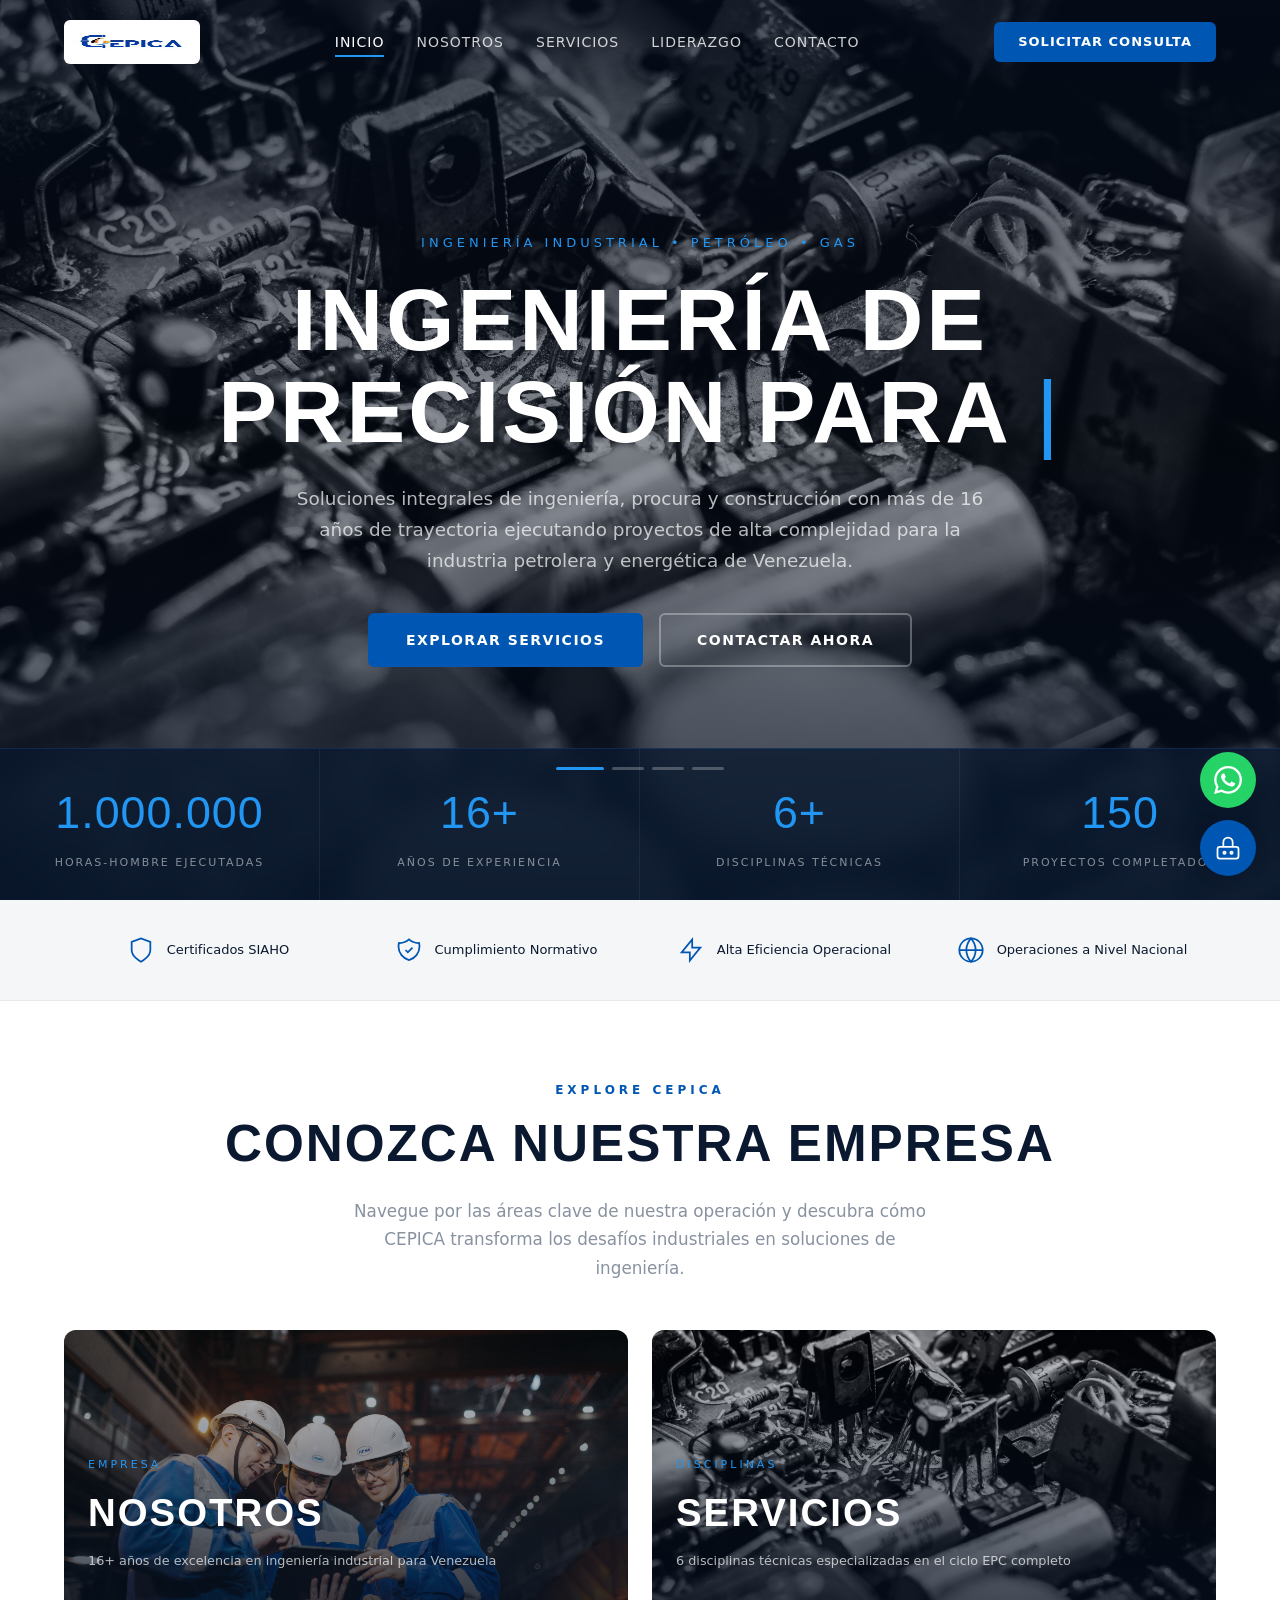
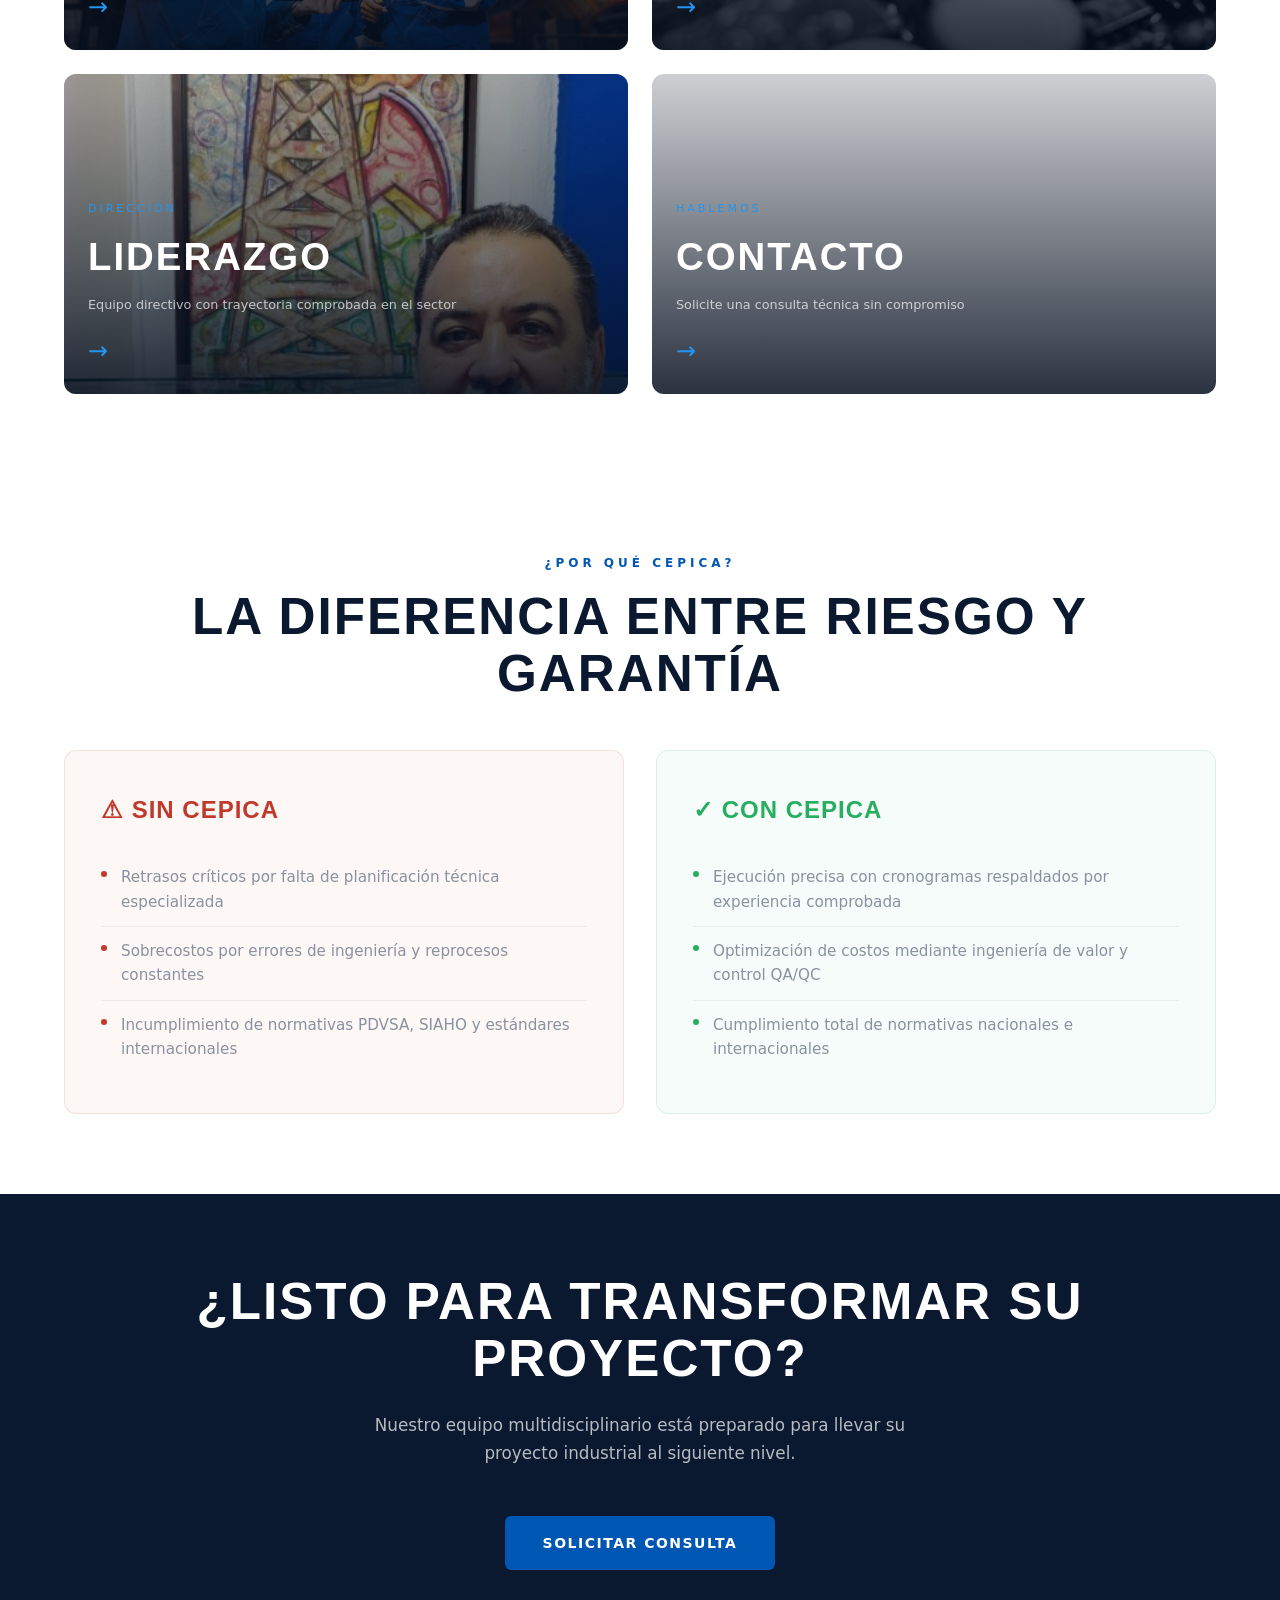
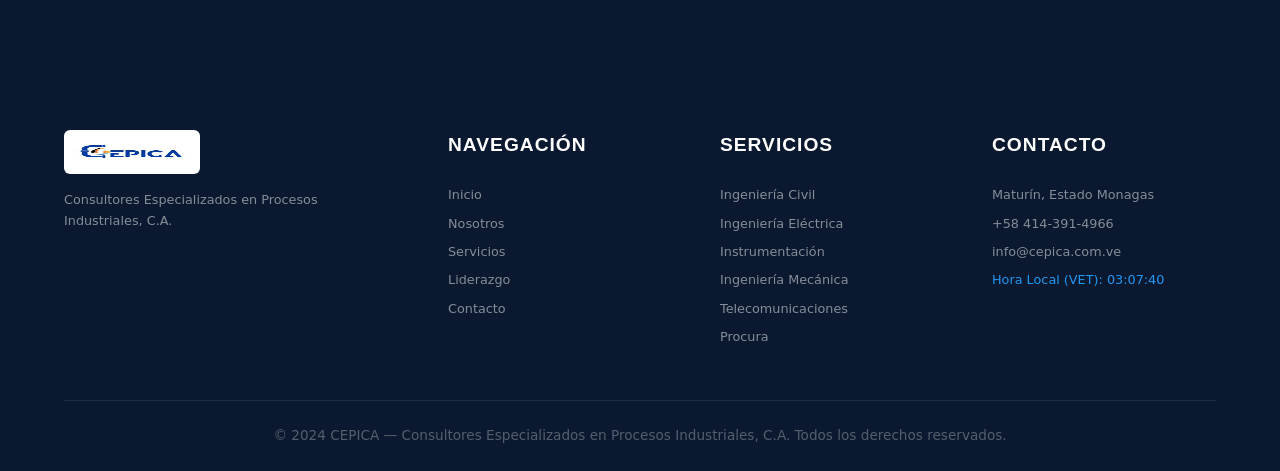
==== commit 7f46f009: "Add files via upload" ====
--- a/index.html
+++ b/index.html
@@ -1,72 +1,104 @@
 <!DOCTYPE html>
-<html lang="es">
+<html lang="es-VE">
 <head>
   <meta charset="UTF-8">
   <meta name="viewport" content="width=device-width, initial-scale=1.0">
-  <title>CEPICA — Consultores Especializados en Procesos Industriales</title>
-  <meta name="description" content="CEPICA: Consultoría especializada en ingeniería de procesos industriales para el sector petrolero, petroquímico y energético de Venezuela. +16 años, +1.000.000 HH ejecutadas.">
+  <title>CEPICA — Ingeniería Industrial, Consultoría EPC | Maturín, Venezuela</title>
+  <meta name="description" content="CEPICA: 16+ años de consultoría especializada en ingeniería de procesos industriales para el sector petrolero, petroquímico y energético de Venezuela. Soluciones EPC integrales.">
+  <link rel="canonical" href="https://cepica.com.ve/">
+  <meta property="og:title" content="CEPICA — Ingeniería Industrial, Consultoría EPC">
+  <meta property="og:description" content="16+ años de consultoría especializada en ingeniería de procesos industriales para Venezuela.">
+  <meta property="og:image" content="https://cepica.com.ve/fotos/logo.jpg">
+  <meta property="og:url" content="https://cepica.com.ve/">
+  <meta property="og:type" content="website">
+  <meta property="og:locale" content="es_VE">
+  <meta name="twitter:card" content="summary_large_image">
+  <meta name="twitter:title" content="CEPICA — Ingeniería Industrial, Consultoría EPC">
+  <meta name="twitter:description" content="16+ años de consultoría especializada en ingeniería de procesos industriales para Venezuela.">
+  <meta name="twitter:image" content="https://cepica.com.ve/fotos/logo.jpg">
   <link rel="icon" href="fotos/logo.jpg">
   <link rel="preconnect" href="https://fonts.googleapis.com">
   <link rel="preconnect" href="https://fonts.gstatic.com" crossorigin>
   <link href="https://fonts.googleapis.com/css2?family=Bebas+Neue&family=Inter:wght@300;400;500;600;700&family=Geist:wght@300;400;500;600;700&family=Gilda+Display&display=swap" rel="stylesheet">
-  <link rel="stylesheet" href="styles.css">
+  <link rel="stylesheet" href="css/styles.css">
+  <script type="application/ld+json">
+  {
+    "@context":"https://schema.org",
+    "@type":"Organization",
+    "name":"CEPICA",
+    "legalName":"Consultores Especializados en Procesos Industriales, C.A.",
+    "url":"https://cepica.com.ve",
+    "logo":"https://cepica.com.ve/fotos/logo.jpg",
+    "telephone":"+584143914966",
+    "email":"info@cepica.com.ve",
+    "address":{
+      "@type":"PostalAddress",
+      "streetAddress":"Edificio Plaza Catedral, Calle San Antonio, entre Carrera 5B y Calle Bermúdez, Sector Campo Obrero",
+      "addressLocality":"Maturín",
+      "addressRegion":"Monagas",
+      "addressCountry":"VE"
+    },
+    "sameAs":["https://www.linkedin.com/company/cepica"]
+  }
+  </script>
 </head>
 <body>
 
-<!-- CUSTOM CURSOR -->
+<a href="#main" class="skip-link">Saltar al contenido</a>
 <div class="cursor-dot"></div>
 <div class="cursor-ring"></div>
-
-<!-- HEADER / NAV -->
+<div class="reading-progress" id="reading-progress"></div>
+
+<!-- HEADER -->
 <header class="nav" id="nav">
   <div class="nav__inner">
-    <a href="#" class="nav__logo">
-      <img src="fotos/logo.jpg" alt="CEPICA Logo">
+    <a href="index.html" class="nav__logo">
+      <span class="nav__logo-pill"><img src="fotos/logo.jpg" alt="CEPICA — Consultores Especializados en Procesos Industriales" width="120" height="36"></span>
     </a>
-    <nav class="nav__links">
-      <a href="#inicio" class="nav__link active">Inicio</a>
-      <a href="#nosotros" class="nav__link">Nosotros</a>
-      <a href="#servicios" class="nav__link">Servicios</a>
-      <a href="#liderazgo" class="nav__link">Liderazgo</a>
-      <a href="#contacto" class="nav__link">Contacto</a>
+    <nav class="nav__links" aria-label="Navegación principal">
+      <a href="index.html" class="nav__link" aria-current="page">Inicio</a>
+      <a href="nosotros.html" class="nav__link">Nosotros</a>
+      <a href="servicios.html" class="nav__link">Servicios</a>
+      <a href="liderazgo.html" class="nav__link">Liderazgo</a>
+      <a href="contacto.html" class="nav__link">Contacto</a>
     </nav>
-    <a href="#contacto" class="nav__cta">Solicitar Consulta</a>
-    <button class="nav__burger" id="burger" aria-label="Menú">
+    <a href="contacto.html" class="nav__cta">Solicitar Consulta</a>
+    <button class="nav__burger" id="burger" aria-label="Abrir menú de navegación" aria-expanded="false" aria-controls="drawer">
       <span></span><span></span><span></span>
     </button>
   </div>
 </header>
 
 <!-- MOBILE DRAWER -->
-<div class="drawer" id="drawer">
+<div class="drawer" id="drawer" role="dialog" aria-label="Menú de navegación">
   <div class="drawer__overlay"></div>
   <div class="drawer__panel">
-    <a href="#inicio" class="drawer__link">Inicio</a>
-    <a href="#nosotros" class="drawer__link">Nosotros</a>
-    <a href="#servicios" class="drawer__link">Servicios</a>
-    <a href="#liderazgo" class="drawer__link">Liderazgo</a>
-    <a href="#contacto" class="drawer__link">Contacto</a>
-    <a href="#contacto" class="drawer__cta">Solicitar Consulta</a>
+    <a href="index.html" class="drawer__link" aria-current="page">Inicio</a>
+    <a href="nosotros.html" class="drawer__link">Nosotros</a>
+    <a href="servicios.html" class="drawer__link">Servicios</a>
+    <a href="liderazgo.html" class="drawer__link">Liderazgo</a>
+    <a href="contacto.html" class="drawer__link">Contacto</a>
+    <a href="contacto.html" class="drawer__cta">Solicitar Consulta</a>
   </div>
 </div>
 
-<!-- ========== HERO SECTION — VENETIAN BLIND SHUTTER CAROUSEL ========== -->
+<main id="main">
+<div class="page-transition">
+
+<!-- HERO — SHUTTER CAROUSEL -->
 <section class="hero" id="inicio">
   <div class="hero__shutter" id="shutter"></div>
   <div class="hero__overlay"></div>
-
   <div class="hero__content">
     <p class="hero__tag">Ingeniería Industrial &bull; Petróleo &bull; Gas</p>
     <h1 class="hero__title" id="typing-headline"><span class="typing-cursor">|</span></h1>
     <p class="hero__sub">Soluciones integrales de ingeniería, procura y construcción con más de 16 años de trayectoria ejecutando proyectos de alta complejidad para la industria petrolera y energética de Venezuela.</p>
     <div class="hero__actions">
-      <a href="#servicios" class="btn btn--primary">Explorar Servicios</a>
-      <a href="#contacto" class="btn btn--outline">Contactar Ahora</a>
-    </div>
-  </div>
-
+      <a href="servicios.html" class="btn btn--primary">Explorar Servicios</a>
+      <a href="contacto.html" class="btn btn--outline">Contactar Ahora</a>
+    </div>
+  </div>
   <div class="hero__indicators" id="slide-indicators"></div>
-
   <div class="hero__metrics">
     <div class="metric">
       <span class="metric__number" data-target="1000000" data-format="dots">0</span>
@@ -87,7 +119,7 @@
   </div>
 </section>
 
-<!-- ========== TRUST STRIP ========== -->
+<!-- TRUST STRIP -->
 <section class="trust">
   <div class="trust__inner">
     <div class="trust__item">
@@ -109,136 +141,71 @@
   </div>
 </section>
 
-<!-- ========== ABOUT / QUIÉNES SOMOS ========== -->
-<section class="about" id="nosotros">
+<!-- EXPLORE CEPICA -->
+<section class="explore">
   <div class="container">
-    <div class="section-label">Nuestra Empresa</div>
-    <div class="about__grid">
-      <div class="about__text reveal">
-        <h2 class="section-title">INGENIERÍA DE CLASE MUNDIAL PARA LA INDUSTRIA VENEZOLANA</h2>
-        <p class="about__lead">CEPICA es una empresa venezolana líder en servicios de consultoría especializada en ingeniería de procesos industriales, con más de 16 años de experiencia ejecutando proyectos de alta complejidad para la industria petrolera, petroquímica y energética del país.</p>
-        <p>Hemos acumulado más de <strong>1.000.000 de Horas-Hombre</strong> en los últimos 3 años, abarcando desde Estudios de Factibilidad e Ingeniería Conceptual hasta Ingeniería Básica, de Detalle, Procura y Construcción. Nuestro compromiso se fundamenta en la excelencia técnica, el cumplimiento normativo y la prevención integral de riesgos bajo los más altos estándares SIAHO.</p>
-        <div class="about__stats">
-          <div class="stat">
-            <span class="stat__num">EPC</span>
-            <span class="stat__lbl">Ingeniería, Procura &amp; Construcción</span>
-          </div>
-          <div class="stat">
-            <span class="stat__num">SIAHO</span>
-            <span class="stat__lbl">Seguridad Industrial Integral</span>
-          </div>
-          <div class="stat">
-            <span class="stat__num">QA/QC</span>
-            <span class="stat__lbl">Control de Calidad Certificado</span>
-          </div>
-        </div>
-      </div>
-      <div class="about__media reveal">
-        <div class="about__video-wrap">
-          <video autoplay muted loop playsinline>
-            <source src="videos/13814713_3840_2160_100fps.mp4" type="video/mp4">
-          </video>
-        </div>
-      </div>
-    </div>
-  </div>
-</section>
-
-<!-- ========== SERVICES / SERVICIOS ========== -->
-<section class="services" id="servicios">
-  <div class="container">
-    <div class="section-label">Nuestras Disciplinas</div>
-    <h2 class="section-title centered reveal">SOLUCIONES INTEGRALES DE INGENIERÍA</h2>
-    <p class="section-sub centered reveal">Seis disciplinas técnicas especializadas que cubren todo el espectro de necesidades en proyectos de infraestructura industrial, petrolera y energética.</p>
-    <div class="services__grid">
-
-      <div class="svc-card reveal" data-tilt>
-        <div class="svc-card__icon">
-          <svg viewBox="0 0 24 24" fill="none" stroke="currentColor" stroke-width="1.5"><rect x="3" y="3" width="7" height="7"/><rect x="14" y="3" width="7" height="7"/><rect x="3" y="14" width="7" height="7"/><rect x="14" y="14" width="7" height="7"/></svg>
-        </div>
-        <h3 class="svc-card__title">Ingeniería Civil</h3>
-        <p class="svc-card__text">Diseño estructural, obras civiles e infraestructura industrial. Cimentaciones, edificaciones y estructuras metálicas para plantas de proceso.</p>
-      </div>
-
-      <div class="svc-card reveal" data-tilt>
-        <div class="svc-card__icon">
-          <svg viewBox="0 0 24 24" fill="none" stroke="currentColor" stroke-width="1.5"><path d="M13 10V3L4 14h7v7l9-11h-7z"/></svg>
-        </div>
-        <h3 class="svc-card__title">Ingeniería Eléctrica</h3>
-        <p class="svc-card__text">Sistemas de potencia, distribución eléctrica, subestaciones, iluminación industrial y sistemas de protección para instalaciones críticas.</p>
-      </div>
-
-      <div class="svc-card reveal" data-tilt>
-        <div class="svc-card__icon">
-          <svg viewBox="0 0 24 24" fill="none" stroke="currentColor" stroke-width="1.5"><circle cx="12" cy="12" r="3"/><path d="M12 1v4m0 14v4m-8.66-3.34l2.83-2.83m11.66-5.66l2.83-2.83M1 12h4m14 0h4m-3.34 8.66l-2.83-2.83M6.17 6.17L3.34 3.34"/></svg>
-        </div>
-        <h3 class="svc-card__title">Instrumentación y Automatización</h3>
-        <p class="svc-card__text">Sistemas de control DCS/PLC, instrumentación de campo, lazos de control, SCADA y automatización de procesos industriales críticos.</p>
-      </div>
-
-      <div class="svc-card reveal" data-tilt>
-        <div class="svc-card__icon">
-          <svg viewBox="0 0 24 24" fill="none" stroke="currentColor" stroke-width="1.5"><circle cx="12" cy="12" r="3"/><path d="M19.4 15a1.65 1.65 0 00.33 1.82l.06.06a2 2 0 01-2.83 2.83l-.06-.06a1.65 1.65 0 00-1.82-.33 1.65 1.65 0 00-1 1.51V21a2 2 0 01-4 0v-.09A1.65 1.65 0 009 19.4a1.65 1.65 0 00-1.82.33l-.06.06a2 2 0 01-2.83-2.83l.06-.06A1.65 1.65 0 004.68 15a1.65 1.65 0 00-1.51-1H3a2 2 0 010-4h.09A1.65 1.65 0 004.6 9a1.65 1.65 0 00-.33-1.82l-.06-.06a2 2 0 012.83-2.83l.06.06A1.65 1.65 0 009 4.68a1.65 1.65 0 001-1.51V3a2 2 0 014 0v.09a1.65 1.65 0 001 1.51 1.65 1.65 0 001.82-.33l.06-.06a2 2 0 012.83 2.83l-.06.06A1.65 1.65 0 0019.4 9a1.65 1.65 0 001.51 1H21a2 2 0 010 4h-.09a1.65 1.65 0 00-1.51 1z"/></svg>
-        </div>
-        <h3 class="svc-card__title">Ingeniería Mecánica</h3>
-        <p class="svc-card__text">Diseño de equipos a presión, tuberías de proceso, análisis de esfuerzos, HVAC industrial y sistemas mecánicos para plantas petroleras.</p>
-      </div>
-
-      <div class="svc-card reveal" data-tilt>
-        <div class="svc-card__icon">
-          <svg viewBox="0 0 24 24" fill="none" stroke="currentColor" stroke-width="1.5"><path d="M2 12h4m12 0h4M6 12a6 6 0 1112 0 6 6 0 01-12 0z"/><circle cx="12" cy="12" r="2"/></svg>
-        </div>
-        <h3 class="svc-card__title">Telecomunicaciones</h3>
-        <p class="svc-card__text">Redes de comunicación industrial, fibra óptica, sistemas de radio, telefonía IP y conectividad para instalaciones remotas y plataformas.</p>
-      </div>
-
-      <div class="svc-card reveal" data-tilt>
-        <div class="svc-card__icon">
-          <svg viewBox="0 0 24 24" fill="none" stroke="currentColor" stroke-width="1.5"><path d="M21 16V8a2 2 0 00-1-1.73l-7-4a2 2 0 00-2 0l-7 4A2 2 0 003 8v8a2 2 0 001 1.73l7 4a2 2 0 002 0l7-4A2 2 0 0021 16z"/><path d="M3.27 6.96L12 12.01l8.73-5.05M12 22.08V12"/></svg>
-        </div>
-        <h3 class="svc-card__title">Procura y Asistencia Técnica</h3>
-        <p class="svc-card__text">Gestión integral de compras técnicas, logística de materiales, asistencia técnica en campo y supervisión de construcción especializada.</p>
-      </div>
-
-    </div>
-  </div>
-</section>
-
-<!-- ========== LEADERSHIP / LIDERAZGO ========== -->
-<section class="leader" id="liderazgo">
-  <div class="container">
-    <div class="leader__grid">
-      <div class="leader__photo reveal">
-        <div class="leader__img-wrap">
-          <img src="fotos/vicmar_suarez.jpg" alt="Vicmar Suárez — Presidente de CEPICA" loading="lazy">
-        </div>
-      </div>
-      <div class="leader__info reveal">
-        <div class="section-label">Liderazgo Ejecutivo</div>
-        <h2 class="section-title">VICMAR SUÁREZ</h2>
-        <p class="leader__role">Presidente — CEPICA</p>
-        <p class="leader__bio">Ingeniero con más de 16 años de trayectoria en la dirección y ejecución de proyectos de ingeniería industrial para el sector petrolero, petroquímico y energético. Bajo su liderazgo, CEPICA ha ejecutado más de 1.000.000 de Horas-Hombre en proyectos de alta complejidad, consolidando a la empresa como referente nacional en consultoría especializada.</p>
-        <p class="leader__bio">Su enfoque se centra en la excelencia operacional, la innovación en procesos EPC y el cumplimiento riguroso de los estándares SIAHO, garantizando la entrega de proyectos con los más altos niveles de calidad, seguridad y eficiencia.</p>
-        <div class="leader__credentials">
-          <div class="credential">
-            <span class="credential__val">16+</span>
-            <span class="credential__lbl">Años de Liderazgo</span>
-          </div>
-          <div class="credential">
-            <span class="credential__val">1M+</span>
-            <span class="credential__lbl">Horas-Hombre</span>
-          </div>
-          <div class="credential">
-            <span class="credential__val">6</span>
-            <span class="credential__lbl">Disciplinas</span>
-          </div>
-        </div>
-      </div>
-    </div>
-  </div>
-</section>
-
-<!-- ========== MANIFESTO / POR QUÉ CEPICA ========== -->
+    <div class="section-label centered">Explore CEPICA</div>
+    <h2 class="section-title centered reveal">CONOZCA NUESTRA EMPRESA</h2>
+    <p class="section-sub centered reveal">Navegue por las áreas clave de nuestra operación y descubra cómo CEPICA transforma los desafíos industriales en soluciones de ingeniería.</p>
+    <div class="explore__grid">
+
+      <a href="nosotros.html" class="explore-card reveal">
+        <div class="explore-card__bg">
+          <img src="fotos/pexels-sergey-sergeev-2153675005-32845690.jpg" alt="Equipo técnico en planta industrial" loading="lazy" decoding="async" width="1600" height="1067">
+        </div>
+        <div class="explore-card__overlay"></div>
+        <div class="explore-card__content">
+          <span class="explore-card__tag">Empresa</span>
+          <h3 class="explore-card__title">Nosotros</h3>
+          <p class="explore-card__desc">16+ años de excelencia en ingeniería industrial para Venezuela</p>
+          <span class="explore-card__arrow">→</span>
+        </div>
+      </a>
+
+      <a href="servicios.html" class="explore-card reveal">
+        <div class="explore-card__bg">
+          <img src="fotos/pexels-sejio402-6477213.jpg" alt="Circuitos e instrumentación industrial" loading="lazy" decoding="async" width="1600" height="1067">
+        </div>
+        <div class="explore-card__overlay"></div>
+        <div class="explore-card__content">
+          <span class="explore-card__tag">Disciplinas</span>
+          <h3 class="explore-card__title">Servicios</h3>
+          <p class="explore-card__desc">6 disciplinas técnicas especializadas en el ciclo EPC completo</p>
+          <span class="explore-card__arrow">→</span>
+        </div>
+      </a>
+
+      <a href="liderazgo.html" class="explore-card reveal">
+        <div class="explore-card__bg">
+          <img src="fotos/vicmar_suarez.jpg" alt="Vicmar Suárez, Presidente de CEPICA" loading="lazy" decoding="async" width="600" height="800" style="object-position:top;">
+        </div>
+        <div class="explore-card__overlay"></div>
+        <div class="explore-card__content">
+          <span class="explore-card__tag">Dirección</span>
+          <h3 class="explore-card__title">Liderazgo</h3>
+          <p class="explore-card__desc">Equipo directivo con trayectoria comprobada en el sector</p>
+          <span class="explore-card__arrow">→</span>
+        </div>
+      </a>
+
+      <a href="contacto.html" class="explore-card reveal">
+        <div class="explore-card__bg">
+          <img src="fotos/pexels-th-ng-flight-simulator-2164127181-39463022.jpg" alt="Labores de soldadura y construcción en campo" loading="lazy" decoding="async" width="1600" height="1067">
+        </div>
+        <div class="explore-card__overlay"></div>
+        <div class="explore-card__content">
+          <span class="explore-card__tag">Hablemos</span>
+          <h3 class="explore-card__title">Contacto</h3>
+          <p class="explore-card__desc">Solicite una consulta técnica sin compromiso</p>
+          <span class="explore-card__arrow">→</span>
+        </div>
+      </a>
+
+    </div>
+  </div>
+</section>
+
+<!-- MANIFESTO RESUMIDO -->
 <section class="manifesto">
   <div class="container">
     <div class="section-label centered">¿Por Qué CEPICA?</div>
@@ -250,8 +217,6 @@
           <li>Retrasos críticos por falta de planificación técnica especializada</li>
           <li>Sobrecostos por errores de ingeniería y reprocesos constantes</li>
           <li>Incumplimiento de normativas PDVSA, SIAHO y estándares internacionales</li>
-          <li>Riesgos de seguridad industrial por supervisión deficiente</li>
-          <li>Pérdida de oportunidades por incapacidad de respuesta técnica</li>
         </ul>
       </div>
       <div class="manifesto__col manifesto__col--safe reveal">
@@ -260,251 +225,50 @@
           <li>Ejecución precisa con cronogramas respaldados por experiencia comprobada</li>
           <li>Optimización de costos mediante ingeniería de valor y control QA/QC</li>
           <li>Cumplimiento total de normativas nacionales e internacionales</li>
-          <li>Prevención integral de riesgos con protocolos SIAHO certificados</li>
-          <li>Respuesta técnica inmediata con equipo multidisciplinario disponible</li>
         </ul>
       </div>
     </div>
   </div>
 </section>
 
-<!-- ========== LOCATION / SEDE ========== -->
-<section class="location" id="sede">
+<!-- CTA -->
+<section class="cta-section">
   <div class="container">
-    <div class="location__grid">
-      <div class="location__info reveal">
-        <div class="section-label">Sede Principal</div>
-        <h2 class="section-title">MATURÍN, ESTADO MONAGAS</h2>
-        <p>Edificio Plaza Catedral, Calle San Antonio, entre Carrera 5B y Calle Bermúdez, Sector Campo Obrero, Maturín, Estado Monagas, Venezuela.</p>
-        <div class="location__details">
-          <div class="location__detail">
-            <svg viewBox="0 0 24 24" width="20" height="20" fill="none" stroke="currentColor" stroke-width="1.5"><path d="M22 16.92v3a2 2 0 01-2.18 2 19.79 19.79 0 01-8.63-3.07 19.5 19.5 0 01-6-6 19.79 19.79 0 01-3.07-8.67A2 2 0 014.11 2h3a2 2 0 012 1.72 12.84 12.84 0 00.7 2.81 2 2 0 01-.45 2.11L8.09 9.91a16 16 0 006 6l1.27-1.27a2 2 0 012.11-.45 12.84 12.84 0 002.81.7A2 2 0 0122 16.92z"/></svg>
-            <span>+58 414-391-4966</span>
-          </div>
-          <div class="location__detail">
-            <svg viewBox="0 0 24 24" width="20" height="20" fill="none" stroke="currentColor" stroke-width="1.5"><path d="M4 4h16c1.1 0 2 .9 2 2v12c0 1.1-.9 2-2 2H4c-1.1 0-2-.9-2-2V6c0-1.1.9-2 2-2z"/><path d="M22 6l-10 7L2 6"/></svg>
-            <span>info@cepica.com.ve</span>
-          </div>
-        </div>
-      </div>
-      <div class="location__map reveal">
-        <div class="map-container" id="map-container">
-          <div class="map-placeholder">
-            <svg viewBox="0 0 24 24" width="48" height="48" fill="none" stroke="currentColor" stroke-width="1"><path d="M21 10c0 7-9 13-9 13s-9-6-9-13a9 9 0 0118 0z"/><circle cx="12" cy="10" r="3"/></svg>
-            <span>Cargando mapa...</span>
-          </div>
-        </div>
-      </div>
-    </div>
-  </div>
-</section>
-
-<!-- ========== CONTACT / CONTACTO ========== -->
-<section class="contact" id="contacto">
-  <div class="container">
-    <div class="section-label centered">Contáctenos</div>
-    <h2 class="section-title centered reveal">INICIEMOS SU PROYECTO</h2>
-    <p class="section-sub centered reveal">Complete el formulario y nuestro equipo técnico se comunicará con usted en un plazo máximo de 24 horas hábiles.</p>
-    <form class="contact__form reveal" id="contact-form">
-      <div class="form-row">
-        <div class="form-group">
-          <label for="name">Nombre Completo</label>
-          <input type="text" id="name" name="name" required placeholder="Ing. Juan Pérez">
-        </div>
-        <div class="form-group">
-          <label for="company">Empresa</label>
-          <input type="text" id="company" name="company" placeholder="PDVSA, S.A.">
-        </div>
-      </div>
-      <div class="form-row">
-        <div class="form-group">
-          <label for="email">Correo Electrónico</label>
-          <input type="email" id="email" name="email" required placeholder="juan.perez@empresa.com">
-        </div>
-        <div class="form-group">
-          <label for="phone">Teléfono</label>
-          <input type="tel" id="phone" name="phone" placeholder="+58 414-000-0000">
-        </div>
-      </div>
-      <div class="form-group">
-        <label for="service">Servicio de Interés</label>
-        <select id="service" name="service">
-          <option value="">Seleccione un servicio</option>
-          <option>Ingeniería Civil</option>
-          <option>Ingeniería Eléctrica</option>
-          <option>Instrumentación y Automatización</option>
-          <option>Ingeniería Mecánica</option>
-          <option>Telecomunicaciones</option>
-          <option>Procura y Asistencia Técnica</option>
-          <option>Consultoría General</option>
-        </select>
-      </div>
-      <div class="form-group">
-        <label for="message">Descripción del Proyecto</label>
-        <textarea id="message" name="message" rows="5" required placeholder="Describa brevemente su proyecto o requerimiento técnico..."></textarea>
-      </div>
-      <button type="submit" class="btn btn--primary btn--full">Enviar Solicitud</button>
-      <div class="form-feedback" id="form-feedback"></div>
-    </form>
-  </div>
-</section>
-
-<!-- ========== FAQs — PREMIUM ACCORDION ========== -->
-<section class="faqs" id="faqs">
-  <div class="faqs__inner">
-
-    <!-- Header Row -->
-    <div class="faqs__header">
-      <div class="faqs__header-left">
-        <span class="faqs__label">FAQs</span>
-        <h2 class="faqs__title">Preguntas Frecuentes sobre nuestros Servicios de Ingeniería</h2>
-      </div>
-      <div class="faqs__header-right">
-        <p class="faqs__desc">Desde la ejecución de proyectos EPC y normativas SIAHO hasta los plazos de entrega y requerimientos técnicos, explore las respuestas a las consultas más comunes de la industria.</p>
-      </div>
-    </div>
-
-    <!-- Accordion List -->
-    <div class="faqs__list">
-
-      <!-- Item 01 -->
-      <div class="faq-item" data-faq="0">
-        <button class="faq-item__header" aria-expanded="false">
-          <div class="faq-item__left">
-            <span class="faq-item__num">01</span>
-            <span class="faq-item__question">¿Cuál es el tiempo estimado de ejecución para un proyecto de ingeniería?</span>
-          </div>
-          <div class="faq-item__toggle">
-            <svg class="faq-item__chevron" viewBox="0 0 24 24" width="20" height="20" fill="none" stroke="currentColor" stroke-width="2" stroke-linecap="round" stroke-linejoin="round"><polyline points="6 9 12 15 18 9"/></svg>
-          </div>
-        </button>
-        <div class="faq-item__body">
-          <div class="faq-item__content">
-            <p class="faq-item__answer">La ejecución multidisciplinaria (Conceptual, Básica y de Detalle) toma de 3 a 12 meses según la complejidad del proyecto, respaldada por hitos de control estrictos y supervisión experta en campo.</p>
-            <div class="faq-item__pill">
-              <img src="https://images.unsplash.com/photo-1600585154340-be6161a56a0c?q=80&w=800&auto=format&fit=crop" alt="Proyecto de ingeniería" loading="lazy">
-              <div class="faq-item__pill-overlay"></div>
-            </div>
-          </div>
-        </div>
-      </div>
-
-      <!-- Item 02 (open by default) -->
-      <div class="faq-item faq-item--open" data-faq="1">
-        <button class="faq-item__header" aria-expanded="true">
-          <div class="faq-item__left">
-            <span class="faq-item__num">02</span>
-            <span class="faq-item__question">¿Cómo se gestionan los protocolos de seguridad SIAHO?</span>
-          </div>
-          <div class="faq-item__toggle">
-            <svg class="faq-item__chevron" viewBox="0 0 24 24" width="20" height="20" fill="none" stroke="currentColor" stroke-width="2" stroke-linecap="round" stroke-linejoin="round"><polyline points="6 9 12 15 18 9"/></svg>
-          </div>
-        </button>
-        <div class="faq-item__body">
-          <div class="faq-item__content">
-            <p class="faq-item__answer">Integramos la prevención de riesgos operativos en cada fase del ciclo del proyecto, cumpliendo rigurosamente con las normativas nacionales e internacionales de seguridad industrial.</p>
-            <div class="faq-item__pill">
-              <img src="https://images.unsplash.com/photo-1600210492486-724fe5c67fb0?q=80&w=800&auto=format&fit=crop" alt="Seguridad SIAHO" loading="lazy">
-              <div class="faq-item__pill-overlay"></div>
-            </div>
-          </div>
-        </div>
-      </div>
-
-      <!-- Item 03 -->
-      <div class="faq-item" data-faq="2">
-        <button class="faq-item__header" aria-expanded="false">
-          <div class="faq-item__left">
-            <span class="faq-item__num">03</span>
-            <span class="faq-item__question">¿Qué estándares normativos aplican en los diseños de ingeniería?</span>
-          </div>
-          <div class="faq-item__toggle">
-            <svg class="faq-item__chevron" viewBox="0 0 24 24" width="20" height="20" fill="none" stroke="currentColor" stroke-width="2" stroke-linecap="round" stroke-linejoin="round"><polyline points="6 9 12 15 18 9"/></svg>
-          </div>
-        </button>
-        <div class="faq-item__body">
-          <div class="faq-item__content">
-            <p class="faq-item__answer">Especificamos normativas vigentes, estándares internacionales y requerimientos específicos de la industria petrolera y petroquímica para garantizar durabilidad y seguridad.</p>
-            <div class="faq-item__pill">
-              <img src="https://images.unsplash.com/photo-1600596542815-ffad4c1539a9?q=80&w=800&auto=format&fit=crop" alt="Estándares normativos" loading="lazy">
-              <div class="faq-item__pill-overlay"></div>
-            </div>
-          </div>
-        </div>
-      </div>
-
-      <!-- Item 04 -->
-      <div class="faq-item" data-faq="3">
-        <button class="faq-item__header" aria-expanded="false">
-          <div class="faq-item__left">
-            <span class="faq-item__num">04</span>
-            <span class="faq-item__question">¿Se pueden personalizar los alcances multidisciplinarios?</span>
-          </div>
-          <div class="faq-item__toggle">
-            <svg class="faq-item__chevron" viewBox="0 0 24 24" width="20" height="20" fill="none" stroke="currentColor" stroke-width="2" stroke-linecap="round" stroke-linejoin="round"><polyline points="6 9 12 15 18 9"/></svg>
-          </div>
-        </button>
-        <div class="faq-item__body">
-          <div class="faq-item__content">
-            <p class="faq-item__answer">Sí. Nuestros ingenieros adaptan los paquetes de diseño civil, eléctrico, mecánico, instrumentación y telecomunicaciones a las necesidades operativas específicas de su planta.</p>
-            <div class="faq-item__pill">
-              <img src="https://images.unsplash.com/photo-1512917774080-9991f1c4c750?q=80&w=800&auto=format&fit=crop" alt="Alcances multidisciplinarios" loading="lazy">
-              <div class="faq-item__pill-overlay"></div>
-            </div>
-          </div>
-        </div>
-      </div>
-
-      <!-- Item 05 -->
-      <div class="faq-item" data-faq="4">
-        <button class="faq-item__header" aria-expanded="false">
-          <div class="faq-item__left">
-            <span class="faq-item__num">05</span>
-            <span class="faq-item__question">¿Qué garantías y soporte técnico se incluyen?</span>
-          </div>
-          <div class="faq-item__toggle">
-            <svg class="faq-item__chevron" viewBox="0 0 24 24" width="20" height="20" fill="none" stroke="currentColor" stroke-width="2" stroke-linecap="round" stroke-linejoin="round"><polyline points="6 9 12 15 18 9"/></svg>
-          </div>
-        </button>
-        <div class="faq-item__body">
-          <div class="faq-item__content">
-            <p class="faq-item__answer">Cada entregable incluye garantía de calidad técnica certificada, control QA/QC riguroso y soporte de asistencia técnica durante la fase de procura y comisionamiento.</p>
-            <div class="faq-item__pill">
-              <img src="https://images.unsplash.com/photo-1613977257363-707ba9348227?q=80&w=800&auto=format&fit=crop" alt="Garantías y soporte" loading="lazy">
-              <div class="faq-item__pill-overlay"></div>
-            </div>
-          </div>
-        </div>
-      </div>
-
-    </div>
-  </div>
-</section>
-
-<!-- ========== FOOTER ========== -->
+    <h2 class="section-title centered reveal">¿LISTO PARA TRANSFORMAR SU PROYECTO?</h2>
+    <p class="section-sub centered reveal">Nuestro equipo multidisciplinario está preparado para llevar su proyecto industrial al siguiente nivel.</p>
+    <div style="text-align:center;">
+      <a href="contacto.html" class="btn btn--primary reveal">Solicitar Consulta</a>
+    </div>
+  </div>
+</section>
+
+</div><!-- /page-transition -->
+</main>
+
+<!-- FOOTER -->
 <footer class="footer">
   <div class="container">
     <div class="footer__grid">
       <div class="footer__brand">
-        <img src="fotos/logo.jpg" alt="CEPICA" class="footer__logo">
+        <div class="footer__logo-pill"><img src="fotos/logo.jpg" alt="CEPICA" width="120" height="36"></div>
         <p>Consultores Especializados en Procesos Industriales, C.A.</p>
       </div>
       <div class="footer__col">
         <h4>Navegación</h4>
-        <a href="#inicio">Inicio</a>
-        <a href="#nosotros">Nosotros</a>
-        <a href="#servicios">Servicios</a>
-        <a href="#liderazgo">Liderazgo</a>
-        <a href="#contacto">Contacto</a>
+        <a href="index.html">Inicio</a>
+        <a href="nosotros.html">Nosotros</a>
+        <a href="servicios.html">Servicios</a>
+        <a href="liderazgo.html">Liderazgo</a>
+        <a href="contacto.html">Contacto</a>
       </div>
       <div class="footer__col">
         <h4>Servicios</h4>
-        <a href="#servicios">Ingeniería Civil</a>
-        <a href="#servicios">Ingeniería Eléctrica</a>
-        <a href="#servicios">Instrumentación</a>
-        <a href="#servicios">Ingeniería Mecánica</a>
-        <a href="#servicios">Telecomunicaciones</a>
-        <a href="#servicios">Procura</a>
+        <a href="servicios.html#civil">Ingeniería Civil</a>
+        <a href="servicios.html#electrica">Ingeniería Eléctrica</a>
+        <a href="servicios.html#instrumentacion">Instrumentación</a>
+        <a href="servicios.html#mecanica">Ingeniería Mecánica</a>
+        <a href="servicios.html#telecomunicaciones">Telecomunicaciones</a>
+        <a href="servicios.html#procura">Procura</a>
       </div>
       <div class="footer__col">
         <h4>Contacto</h4>
@@ -520,24 +284,21 @@
   </div>
 </footer>
 
-<!-- ========== FAB GROUP ========== -->
+<!-- FABs -->
 <div class="fab-group">
-  <a href="https://wa.me/584143914966?text=Buen%20d%C3%ADa%2C%20estoy%20interesado%20en%20los%20servicios%20de%20CEPICA.%20%C2%BFPodr%C3%ADan%20brindarme%20informaci%C3%B3n%3F" target="_blank" rel="noopener" class="fab fab--wa" aria-label="WhatsApp">
+  <a href="https://wa.me/584143914966?text=Buen%20d%C3%ADa%2C%20estoy%20interesado%20en%20los%20servicios%20de%20CEPICA.%20%C2%BFPodr%C3%ADan%20brindarme%20informaci%C3%B3n%3F" target="_blank" rel="noopener" class="fab fab--wa" aria-label="Contactar por WhatsApp">
     <svg viewBox="0 0 24 24" width="28" height="28" fill="currentColor"><path d="M17.472 14.382c-.297-.149-1.758-.867-2.03-.967-.273-.099-.471-.148-.67.15-.197.297-.767.966-.94 1.164-.173.199-.347.223-.644.075-.297-.15-1.255-.463-2.39-1.475-.883-.788-1.48-1.761-1.653-2.059-.173-.297-.018-.458.13-.606.134-.133.298-.347.446-.52.149-.174.198-.298.298-.497.099-.198.05-.371-.025-.52-.075-.149-.669-1.612-.916-2.207-.242-.579-.487-.5-.669-.51-.173-.008-.371-.01-.57-.01-.198 0-.52.074-.792.372-.272.297-1.04 1.016-1.04 2.479 0 1.462 1.065 2.875 1.213 3.074.149.198 2.096 3.2 5.077 4.487.709.306 1.262.489 1.694.625.712.227 1.36.195 1.871.118.571-.085 1.758-.719 2.006-1.413.248-.694.248-1.289.173-1.413-.074-.124-.272-.198-.57-.347m-5.421 7.403h-.004a9.87 9.87 0 01-5.031-1.378l-.361-.214-3.741.982.998-3.648-.235-.374a9.86 9.86 0 01-1.51-5.26c.001-5.45 4.436-9.884 9.888-9.884 2.64 0 5.122 1.03 6.988 2.898a9.825 9.825 0 012.893 6.994c-.003 5.45-4.437 9.884-9.885 9.884m8.413-18.297A11.815 11.815 0 0012.05 0C5.495 0 .16 5.335.157 11.892c0 2.096.547 4.142 1.588 5.945L.057 24l6.305-1.654a11.882 11.882 0 005.683 1.448h.005c6.554 0 11.89-5.335 11.893-11.893a11.821 11.821 0 00-3.48-8.413z"/></svg>
   </a>
-  <button class="fab fab--bot" id="fab-bot" aria-label="Asistente Virtual">
+  <button class="fab fab--bot" id="fab-bot" aria-label="Abrir asistente virtual" aria-expanded="false" aria-controls="chatbot">
     <svg viewBox="0 0 24 24" width="28" height="28" fill="none" stroke="currentColor" stroke-width="1.5"><rect x="3" y="11" width="18" height="10" rx="2"/><circle cx="9" cy="16" r="1"/><circle cx="15" cy="16" r="1"/><path d="M8 11V7a4 4 0 118 0v4"/></svg>
   </button>
 </div>
 
-<!-- ========== CHATBOT MODAL ========== -->
-<div class="chatbot" id="chatbot">
+<!-- CHATBOT -->
+<div class="chatbot" id="chatbot" role="dialog" aria-label="Asistente virtual de CEPICA">
   <div class="chatbot__header">
-    <div class="chatbot__title">
-      <span class="chatbot__dot"></span>
-      CEPICA Bot
-    </div>
-    <button class="chatbot__close" id="chatbot-close">&times;</button>
+    <div class="chatbot__title"><span class="chatbot__dot"></span> CEPICA Bot</div>
+    <button class="chatbot__close" id="chatbot-close" aria-label="Cerrar asistente">&times;</button>
   </div>
   <div class="chatbot__body" id="chatbot-body">
     <div class="chatbot__msg chatbot__msg--bot">¡Bienvenido! Soy el asistente virtual de CEPICA. ¿En qué puedo ayudarle?</div>
@@ -546,10 +307,18 @@
       <button class="chatbot__opt" data-q="experiencia">¿Cuánta experiencia tienen?</button>
       <button class="chatbot__opt" data-q="contacto">¿Cómo los contacto?</button>
       <button class="chatbot__opt" data-q="ubicacion">¿Dónde están ubicados?</button>
+      <button class="chatbot__opt" data-q="siaho">¿Qué es SIAHO?</button>
+      <button class="chatbot__opt" data-q="cotizar">¿Cómo solicito una cotización?</button>
+      <button class="chatbot__opt" data-q="liderazgo">¿Quién dirige CEPICA?</button>
     </div>
   </div>
 </div>
 
-<script src="main.js"></script>
+<!-- BACK TO TOP -->
+<button class="back-to-top" id="back-to-top" aria-label="Volver al inicio">
+  <svg viewBox="0 0 24 24" fill="none" stroke="currentColor" stroke-width="2"><path d="M18 15l-6-6-6 6"/></svg>
+</button>
+
+<script src="js/main.js" defer></script>
 </body>
 </html>
--- a/css/styles.css
+++ b/css/styles.css
@@ -0,0 +1,1321 @@
+/* ============================================================
+   CEPICA — Sitio Multipágina · Estilos Compartidos
+   Design Tokens + Full CSS · Zero Dependencies
+   ============================================================ */
+
+/* ========== CUSTOM PROPERTIES ========== */
+:root {
+  /* Colores */
+  --c-dark: #0a192f;
+  --c-darker: #060f1f;
+  --c-blue: #0056b3;
+  --c-blue-light: #2196f3;
+  --c-white: #ffffff;
+  --c-gray: #8892a0;
+  --c-gray-light: #f4f6f8;
+  --c-gray-border: #1e3a5f;
+  --c-risk: #c0392b;
+  --c-safe: #27ae60;
+
+  /* Tipografía */
+  --ff-display: 'Bebas Neue', 'Impact', sans-serif;
+  --ff-body: 'Inter', system-ui, sans-serif;
+  --ff-accent: 'Geist', var(--ff-body);
+  --ff-serif: 'Gilda Display', Georgia, serif;
+
+  /* Escala tipográfica fluida */
+  --fs-h1: clamp(2.8rem, 7vw, 5.5rem);
+  --fs-h2: clamp(2rem, 4vw, 3.2rem);
+  --fs-h3: clamp(1.3rem, 2.5vw, 1.8rem);
+  --fs-body: clamp(0.95rem, 1.2vw, 1.05rem);
+  --fs-small: clamp(0.8rem, 1vw, 0.9rem);
+  --fs-xs: 0.75rem;
+
+  /* Espaciado */
+  --sp-xs: 4px;
+  --sp-sm: 8px;
+  --sp-md: 16px;
+  --sp-lg: 24px;
+  --sp-xl: 48px;
+  --sp-2xl: 80px;
+  --sp-3xl: 120px;
+
+  /* Sombras */
+  --shadow-sm: 0 1px 3px rgba(0,0,0,.08);
+  --shadow-md: 0 4px 16px rgba(0,0,0,.1);
+  --shadow-lg: 0 16px 48px rgba(0,0,0,.12);
+  --shadow-xl: 0 24px 64px rgba(0,0,0,.16);
+
+  /* Bordes */
+  --radius: 6px;
+  --radius-lg: 12px;
+  --radius-xl: 20px;
+  --radius-full: 9999px;
+
+  /* Transiciones */
+  --transition: .35s cubic-bezier(.25,.46,.45,.94);
+  --ease-out: cubic-bezier(.16,1,.3,1);
+
+  /* Layout */
+  --container: 1200px;
+  --nav-height: 80px;
+}
+
+/* ========== RESET ========== */
+*, *::before, *::after { box-sizing: border-box; margin: 0; padding: 0; }
+html { scroll-behavior: smooth; scroll-padding-top: var(--nav-height); }
+body {
+  font-family: var(--ff-body);
+  font-size: var(--fs-body);
+  color: var(--c-dark);
+  background: var(--c-white);
+  overflow-x: hidden;
+  -webkit-font-smoothing: antialiased;
+  -moz-osx-font-smoothing: grayscale;
+  line-height: 1.6;
+}
+a { color: inherit; text-decoration: none; cursor: pointer; }
+button { cursor: pointer; font-family: inherit; }
+img { max-width: 100%; display: block; }
+ul { list-style: none; }
+::selection { background: var(--c-blue); color: var(--c-white); }
+.container { max-width: var(--container); margin: 0 auto; padding: 0 var(--sp-lg); }
+
+/* ========== SKIP LINK ========== */
+.skip-link {
+  position: absolute; top: -50px; left: 0; padding: var(--sp-sm) var(--sp-md);
+  background: var(--c-blue); color: var(--c-white); z-index: 100000;
+  font-size: 14px; font-weight: 600; transition: top .3s;
+  text-decoration: underline;
+}
+.skip-link:focus { top: 0; }
+
+/* ========== PAGE TRANSITION ========== */
+.page-transition {
+  opacity: 0;
+  transition: opacity .25s ease;
+}
+.page-transition.loaded { opacity: 1; }
+@media (prefers-reduced-motion: reduce) {
+  .page-transition { opacity: 1; transition: none; }
+}
+
+/* ========== READING PROGRESS ========== */
+.reading-progress {
+  position: fixed; top: 0; left: 0; height: 3px; z-index: 10001;
+  background: var(--c-blue-light); width: 0;
+  pointer-events: none;
+  transition: width .05s linear;
+}
+
+/* ========== CUSTOM CURSOR (solo con .has-custom-cursor) ========== */
+.cursor-dot {
+  position: fixed; z-index: 99999;
+  width: 8px; height: 8px; border-radius: 50%;
+  background: var(--c-blue-light); pointer-events: none;
+  opacity: 0;
+  will-change: transform;
+  transition: width .2s, height .2s, background .2s, opacity .15s;
+}
+.cursor-ring {
+  position: fixed; z-index: 99998;
+  width: 36px; height: 36px; border-radius: 50%;
+  border: 1.5px solid rgba(33,150,243,.4);
+  pointer-events: none;
+  opacity: 0;
+  will-change: transform;
+  transition: width .3s var(--ease-out), height .3s var(--ease-out), border-color .3s, opacity .15s;
+}
+.cursor-dot.visible, .cursor-ring.visible { opacity: 1; }
+.cursor-dot.expand { width: 14px; height: 14px; background: var(--c-blue); }
+.cursor-ring.expand { width: 56px; height: 56px; border-color: rgba(33,150,243,.6); }
+
+html.has-custom-cursor,
+html.has-custom-cursor a,
+html.has-custom-cursor button,
+html.has-custom-cursor select,
+html.has-custom-cursor label { cursor: none; }
+html.has-custom-cursor input,
+html.has-custom-cursor textarea { cursor: text; }
+
+/* ========== NAVIGATION ========== */
+.nav {
+  position: fixed; top: 0; left: 0; right: 0; z-index: 1000;
+  padding: 20px 0; transition: all var(--transition);
+}
+.nav.scrolled {
+  background: rgba(255,255,255,.97);
+  backdrop-filter: blur(20px); -webkit-backdrop-filter: blur(20px);
+  box-shadow: 0 1px 20px rgba(0,0,0,.08);
+  padding: 12px 0;
+}
+.nav__inner {
+  display: flex; align-items: center; justify-content: space-between;
+  max-width: var(--container); margin: 0 auto; padding: 0 var(--sp-lg);
+}
+.nav__logo { display: flex; align-items: center; }
+.nav__logo-pill {
+  display: inline-flex; background: var(--c-white); border-radius: var(--radius);
+  padding: 4px 8px; transition: box-shadow var(--transition);
+}
+.nav__logo-pill img { height: 36px; display: block; }
+.nav.scrolled .nav__logo-pill { box-shadow: none; }
+
+.nav__links { display: flex; gap: 32px; }
+.nav__link {
+  color: rgba(255,255,255,.8); font-weight: 500; text-decoration: none;
+  font-size: 14px; text-transform: uppercase; letter-spacing: 1px;
+  transition: color var(--transition); position: relative;
+}
+.nav__link::after {
+  content: ''; position: absolute; bottom: -4px; left: 0;
+  width: 0; height: 2px; background: var(--c-blue-light);
+  transition: width var(--transition);
+}
+.nav__link:hover::after,
+.nav__link:focus-visible::after,
+.nav__link[aria-current="page"]::after { width: 100%; }
+.nav__link:hover,
+.nav__link:focus-visible,
+.nav__link[aria-current="page"] { color: var(--c-white); }
+
+.nav.scrolled .nav__link { color: var(--c-gray); }
+.nav.scrolled .nav__link:hover,
+.nav.scrolled .nav__link:focus-visible,
+.nav.scrolled .nav__link[aria-current="page"] { color: var(--c-dark); }
+.nav.scrolled .nav__link::after { background: var(--c-blue); }
+
+.nav__cta {
+  display: inline-flex; padding: 10px 24px; background: var(--c-blue);
+  color: var(--c-white); border-radius: var(--radius); font-weight: 600;
+  font-size: 13px; text-transform: uppercase; letter-spacing: 1px;
+  text-decoration: none; transition: all var(--transition); border: none;
+}
+.nav__cta:hover, .nav__cta:focus-visible {
+  background: var(--c-blue-light); transform: translateY(-1px);
+  outline: none;
+}
+
+.nav__burger {
+  display: none; flex-direction: column; gap: 5px;
+  background: none; border: none; padding: 8px;
+}
+.nav__burger span {
+  width: 24px; height: 2px; background: var(--c-white);
+  transition: all .3s; display: block;
+}
+.nav.scrolled .nav__burger span { background: var(--c-dark); }
+.nav__burger.burger--open span:nth-child(1) { transform: rotate(45deg) translate(5px, 5px); }
+.nav__burger.burger--open span:nth-child(2) { opacity: 0; }
+.nav__burger.burger--open span:nth-child(3) { transform: rotate(-45deg) translate(5px, -5px); }
+
+/* ========== MOBILE DRAWER ========== */
+.drawer {
+  position: fixed; inset: 0; z-index: 999;
+  pointer-events: none; opacity: 0; transition: opacity .3s;
+}
+.drawer.open { pointer-events: auto; opacity: 1; }
+.drawer__overlay { position: absolute; inset: 0; background: rgba(0,0,0,.6); }
+.drawer__panel {
+  position: absolute; right: 0; top: 0; bottom: 0; width: 300px;
+  background: var(--c-dark); padding: 100px 40px 40px;
+  display: flex; flex-direction: column; gap: var(--sp-lg);
+  transform: translateX(100%); transition: transform .4s var(--ease-out);
+}
+.drawer.open .drawer__panel { transform: none; }
+.drawer__link {
+  color: var(--c-white); font-family: var(--ff-display); font-size: 28px;
+  text-decoration: none; letter-spacing: 2px; text-transform: uppercase;
+}
+.drawer__link:hover,
+.drawer__link:focus-visible { color: var(--c-blue-light); outline: none; }
+.drawer__link[aria-current="page"] { color: var(--c-blue-light); }
+.drawer__cta {
+  margin-top: auto; padding: 14px 24px; background: var(--c-blue);
+  color: var(--c-white); text-align: center; border-radius: var(--radius);
+  font-weight: 600; text-decoration: none; text-transform: uppercase;
+  letter-spacing: 1px; font-size: 14px;
+}
+.drawer__cta:hover, .drawer__cta:focus-visible { background: var(--c-blue-light); }
+
+/* ========== HERO SECTION (Landing) ========== */
+.hero {
+  position: relative; width: 100%; height: 100vh; min-height: 600px;
+  overflow: hidden; display: flex; align-items: center; justify-content: center;
+}
+.hero__shutter {
+  position: absolute; inset: 0; display: flex; z-index: 1;
+}
+.shutter-slice {
+  flex: 1; position: relative; overflow: hidden;
+  transition: filter .3s, transform .3s;
+  transform-origin: center;
+}
+.shutter-slice::after {
+  content: ''; position: absolute; inset: 0;
+  background: linear-gradient(90deg, transparent 0%, rgba(33,150,243,.06) 50%, transparent 100%);
+  opacity: 0; transition: opacity .3s; pointer-events: none; z-index: 2;
+}
+.shutter-slice:hover::after { opacity: 1; }
+.shutter-slice__img {
+  position: absolute; top: 0; left: 0;
+  width: 100vw; height: 100%;
+  background-size: cover; background-position: center;
+}
+.hero__overlay {
+  position: absolute; inset: 0; z-index: 2;
+  background: linear-gradient(180deg, rgba(6,15,31,.7) 0%, rgba(6,15,31,.45) 50%, rgba(6,15,31,.85) 100%);
+}
+.hero__content {
+  position: relative; z-index: 3; text-align: center;
+  color: var(--c-white); max-width: 900px; padding: 0 var(--sp-lg);
+}
+.hero__tag {
+  font-size: 13px; text-transform: uppercase; letter-spacing: 4px;
+  color: var(--c-blue-light); margin-bottom: 20px; font-weight: 500;
+}
+.hero__title {
+  font-family: var(--ff-display);
+  font-size: var(--fs-h1);
+  line-height: 1.05; text-transform: uppercase; letter-spacing: 3px;
+  margin-bottom: var(--sp-lg); min-height: 1.2em;
+}
+.typing-cursor {
+  color: var(--c-blue-light); font-weight: 300;
+  animation: blink 1s step-end infinite;
+}
+@keyframes blink { 50% { opacity: 0; } }
+.hero__sub {
+  font-size: clamp(1rem, 1.8vw, 1.15rem);
+  color: rgba(255,255,255,.7); max-width: 700px;
+  margin: 0 auto 36px; line-height: 1.7;
+}
+.hero__actions { display: flex; gap: var(--sp-md); justify-content: center; flex-wrap: wrap; }
+
+/* Hero Indicators */
+.hero__indicators {
+  position: absolute; bottom: 130px; left: 50%; transform: translateX(-50%);
+  z-index: 5; display: flex; gap: 8px;
+}
+.indicator {
+  width: 32px; height: 3px; background: rgba(255,255,255,.25);
+  border-radius: 2px; cursor: pointer; transition: all .3s;
+  border: none; padding: 0;
+}
+.indicator:focus-visible { outline: 2px solid var(--c-blue-light); outline-offset: 2px; }
+.indicator.active { background: var(--c-blue-light); width: 48px; }
+
+/* Hero Metrics */
+.hero__metrics {
+  position: absolute; bottom: 0; left: 0; right: 0; z-index: 3;
+  display: grid; grid-template-columns: repeat(4, 1fr);
+  background: rgba(10,25,47,.8); backdrop-filter: blur(10px);
+  border-top: 1px solid rgba(33,150,243,.15);
+}
+.metric {
+  display: flex; flex-direction: column; align-items: center;
+  padding: 28px var(--sp-md); gap: 6px;
+  border-right: 1px solid rgba(255,255,255,.06);
+}
+.metric:last-child { border-right: none; }
+.metric__number {
+  font-family: var(--ff-display); font-size: clamp(2rem, 3.5vw, 3rem);
+  color: var(--c-blue-light); letter-spacing: 1px;
+}
+.metric__label {
+  font-size: 11px; text-transform: uppercase; letter-spacing: 2px;
+  color: rgba(255,255,255,.5); text-align: center;
+}
+
+/* ========== PAGE HERO (Internal Pages) ========== */
+.page-hero {
+  position: relative; width: 100%; min-height: 40vh;
+  display: flex; align-items: flex-end; justify-content: flex-start;
+  overflow: hidden; background: var(--c-dark);
+  padding-top: var(--nav-height);
+}
+.page-hero__bg {
+  position: absolute; inset: 0; z-index: 1;
+}
+.page-hero__bg img,
+.page-hero__bg video {
+  width: 100%; height: 100%; object-fit: cover;
+}
+.page-hero__overlay {
+  position: absolute; inset: 0; z-index: 2;
+  background: linear-gradient(180deg, rgba(6,15,31,.6) 0%, rgba(6,15,31,.8) 100%);
+}
+.page-hero__content {
+  position: relative; z-index: 3; padding: var(--sp-xl) var(--sp-lg) var(--sp-xl);
+  max-width: var(--container); margin: 0 auto; width: 100%;
+}
+.page-hero__title {
+  font-family: var(--ff-display);
+  font-size: var(--fs-h1);
+  color: var(--c-white); text-transform: uppercase;
+  letter-spacing: 3px; line-height: 1.05;
+  margin-top: var(--sp-md);
+}
+
+/* Breadcrumb */
+.breadcrumb {
+  display: flex; align-items: center; gap: var(--sp-sm); flex-wrap: wrap;
+  font-size: 14px; color: rgba(255,255,255,.6);
+}
+.breadcrumb a {
+  color: rgba(255,255,255,.6); text-decoration: none;
+  transition: color .2s;
+}
+.breadcrumb a:hover,
+.breadcrumb a:focus-visible { color: var(--c-blue-light); }
+.breadcrumb [aria-current="page"] { color: var(--c-white); }
+
+/* ========== BUTTONS ========== */
+.btn {
+  display: inline-flex; align-items: center; justify-content: center;
+  gap: var(--sp-sm);
+  padding: 14px 36px; font-family: var(--ff-body); font-size: 14px;
+  font-weight: 600; text-transform: uppercase; letter-spacing: 1.5px;
+  text-decoration: none; border-radius: var(--radius);
+  border: 2px solid transparent; transition: all var(--transition);
+  position: relative; overflow: hidden; cursor: pointer;
+}
+.btn--primary { background: var(--c-blue); color: var(--c-white); border-color: var(--c-blue); }
+.btn--primary:hover, .btn--primary:focus-visible {
+  background: var(--c-blue-light); border-color: var(--c-blue-light);
+  transform: translateY(-2px); outline: none;
+}
+.btn--outline { background: transparent; color: var(--c-white); border-color: rgba(255,255,255,.3); }
+.btn--outline:hover, .btn--outline:focus-visible {
+  border-color: var(--c-white); background: rgba(255,255,255,.1);
+  transform: translateY(-2px); outline: none;
+}
+.btn--outline-dark { background: transparent; color: var(--c-dark); border-color: rgba(0,0,0,.15); }
+.btn--outline-dark:hover, .btn--outline-dark:focus-visible {
+  border-color: var(--c-blue); color: var(--c-blue);
+  transform: translateY(-2px); outline: none;
+}
+.btn--full { width: 100%; }
+.btn:disabled { opacity: .6; pointer-events: none; }
+.btn .ripple {
+  position: absolute; border-radius: 50%;
+  background: rgba(255,255,255,.3); transform: scale(0);
+  animation: ripple-anim .6s linear; pointer-events: none;
+}
+@keyframes ripple-anim { to { transform: scale(4); opacity: 0; } }
+
+/* ========== TRUST STRIP ========== */
+.trust { background: var(--c-gray-light); border-bottom: 1px solid rgba(0,0,0,.05); }
+.trust__inner {
+  max-width: var(--container); margin: 0 auto;
+  display: grid; grid-template-columns: repeat(4, 1fr); padding: var(--sp-lg);
+}
+.trust__item {
+  display: flex; align-items: center; gap: 12px; justify-content: center;
+  padding: 12px var(--sp-md); color: var(--c-dark); font-size: 13px; font-weight: 500;
+}
+.trust__item svg { color: var(--c-blue); flex-shrink: 0; }
+
+/* ========== EXPLORE SECTION (Landing Selector) ========== */
+.explore { padding: var(--sp-2xl) 0; }
+.explore__grid {
+  display: grid; grid-template-columns: repeat(2, 1fr);
+  gap: var(--sp-lg); margin-top: var(--sp-xl);
+}
+.explore-card {
+  position: relative; display: block; border-radius: var(--radius-lg);
+  overflow: hidden; min-height: 320px;
+  transition: transform var(--transition), box-shadow var(--transition);
+  text-decoration: none; color: var(--c-white);
+}
+.explore-card:hover, .explore-card:focus-visible {
+  transform: translateY(-6px);
+  box-shadow: var(--shadow-xl);
+  outline: none;
+}
+.explore-card__bg {
+  position: absolute; inset: 0; z-index: 1;
+}
+.explore-card__bg img,
+.explore-card__bg video {
+  width: 100%; height: 100%; object-fit: cover;
+  transition: transform .6s var(--ease-out);
+}
+.explore-card:hover .explore-card__bg img,
+.explore-card:hover .explore-card__bg video {
+  transform: scale(1.05);
+}
+.explore-card__overlay {
+  position: absolute; inset: 0; z-index: 2;
+  background: linear-gradient(180deg, rgba(6,15,31,.2) 0%, rgba(6,15,31,.85) 100%);
+  transition: background .3s;
+}
+.explore-card:hover .explore-card__overlay {
+  background: linear-gradient(180deg, rgba(6,15,31,.1) 0%, rgba(6,15,31,.75) 100%);
+}
+.explore-card__content {
+  position: relative; z-index: 3;
+  display: flex; flex-direction: column; justify-content: flex-end;
+  height: 100%; padding: var(--sp-lg);
+}
+.explore-card__tag {
+  font-size: 11px; text-transform: uppercase; letter-spacing: 3px;
+  color: var(--c-blue-light); font-weight: 500; margin-bottom: var(--sp-sm);
+}
+.explore-card__title {
+  font-family: var(--ff-display); font-size: clamp(1.8rem, 3vw, 2.5rem);
+  text-transform: uppercase; letter-spacing: 2px; margin-bottom: var(--sp-sm);
+}
+.explore-card__desc {
+  font-size: var(--fs-small); color: rgba(255,255,255,.7); line-height: 1.6;
+  margin-bottom: var(--sp-md);
+}
+.explore-card__arrow {
+  font-size: 1.5rem; color: var(--c-blue-light);
+  transition: transform .3s;
+}
+.explore-card:hover .explore-card__arrow { transform: translateX(8px); }
+
+/* ========== SECTION LABELS & TITLES ========== */
+.section-label {
+  font-size: 12px; text-transform: uppercase; letter-spacing: 4px;
+  color: var(--c-blue); font-weight: 600; margin-bottom: var(--sp-md);
+}
+.section-label.centered { text-align: center; }
+.section-title {
+  font-family: var(--ff-display); font-size: var(--fs-h2);
+  line-height: 1.1; text-transform: uppercase; letter-spacing: 2px;
+  color: var(--c-dark); margin-bottom: var(--sp-lg);
+}
+.section-title.centered { text-align: center; }
+.section-sub { font-size: 1.05rem; color: var(--c-gray); line-height: 1.7; max-width: 600px; }
+.section-sub.centered { text-align: center; margin: 0 auto var(--sp-xl); }
+
+/* ========== ABOUT ========== */
+.about { padding: var(--sp-3xl) 0; }
+.about__grid { display: grid; grid-template-columns: 1fr 1fr; gap: 64px; align-items: center; }
+.about__lead { font-size: 1.15rem; color: var(--c-dark); line-height: 1.8; margin-bottom: var(--sp-md); }
+.about p { color: var(--c-gray); line-height: 1.8; margin-bottom: var(--sp-lg); }
+.about__stats { display: grid; grid-template-columns: repeat(3, 1fr); gap: var(--sp-lg); margin-top: 32px; }
+.stat {
+  text-align: center; padding: 20px 12px;
+  background: var(--c-gray-light); border-radius: var(--radius);
+}
+.stat__num {
+  display: block; font-family: var(--ff-display); font-size: 1.8rem;
+  color: var(--c-blue); letter-spacing: 1px;
+}
+.stat__lbl {
+  display: block; font-size: 11px; text-transform: uppercase;
+  letter-spacing: 1px; color: var(--c-gray); margin-top: 4px;
+}
+.about__video-wrap {
+  border-radius: var(--radius-lg); overflow: hidden; aspect-ratio: 4/3;
+  box-shadow: var(--shadow-lg);
+}
+.about__video-wrap video,
+.about__video-wrap img { width: 100%; height: 100%; object-fit: cover; }
+
+/* ========== MISSION VISION VALUES ========== */
+.mvv { padding: var(--sp-2xl) 0; background: var(--c-gray-light); }
+.mvv__grid { display: grid; grid-template-columns: repeat(3, 1fr); gap: var(--sp-lg); margin-top: var(--sp-xl); }
+.mvv__card {
+  background: var(--c-white); padding: var(--sp-xl) var(--sp-lg); border-radius: var(--radius-lg);
+  border: 1px solid rgba(0,0,0,.06); text-align: center;
+}
+.mvv__card h3 {
+  font-family: var(--ff-display); font-size: var(--fs-h3); text-transform: uppercase;
+  letter-spacing: 1px; color: var(--c-blue); margin-bottom: var(--sp-md);
+}
+.mvv__card p { color: var(--c-gray); line-height: 1.7; }
+
+/* ========== TIMELINE ========== */
+.timeline-section { padding: var(--sp-2xl) 0; }
+.timeline { position: relative; max-width: 800px; margin: var(--sp-xl) auto 0; padding-left: 40px; }
+.timeline::before {
+  content: ''; position: absolute; left: 15px; top: 0; bottom: 0;
+  width: 2px; background: rgba(0,86,179,.2);
+}
+.timeline__item {
+  position: relative; padding-bottom: var(--sp-xl); padding-left: var(--sp-lg);
+}
+.timeline__item::before {
+  content: ''; position: absolute; left: -33px; top: 4px;
+  width: 12px; height: 12px; border-radius: 50%;
+  background: var(--c-blue); border: 3px solid var(--c-white);
+  box-shadow: 0 0 0 2px var(--c-blue);
+}
+.timeline__year {
+  font-family: var(--ff-display); font-size: 1.5rem;
+  color: var(--c-blue-light); letter-spacing: 1px; margin-bottom: var(--sp-sm);
+}
+.timeline__content h3 {
+  font-family: var(--ff-display); font-size: var(--fs-h3);
+  text-transform: uppercase; letter-spacing: 1px; margin-bottom: var(--sp-sm);
+}
+.timeline__content p { color: var(--c-gray); line-height: 1.7; }
+
+/* ========== KEY FIGURES (Nosotros) ========== */
+.key-figures { padding: var(--sp-2xl) 0; background: var(--c-dark); color: var(--c-white); }
+.key-figures .section-label { color: var(--c-blue-light); }
+.key-figures .section-title { color: var(--c-white); }
+.figures__grid {
+  display: grid; grid-template-columns: repeat(4, 1fr);
+  gap: var(--sp-lg); margin-top: var(--sp-xl);
+}
+.figure {
+  text-align: center; padding: var(--sp-xl) var(--sp-md);
+  background: rgba(255,255,255,.05); border-radius: var(--radius-lg);
+  border: 1px solid rgba(255,255,255,.08);
+}
+.figure__num {
+  font-family: var(--ff-display); font-size: clamp(2.5rem, 4vw, 3.5rem);
+  color: var(--c-blue-light); display: block;
+}
+.figure__label {
+  font-size: 12px; text-transform: uppercase; letter-spacing: 2px;
+  color: rgba(255,255,255,.5); margin-top: var(--sp-sm); display: block;
+}
+
+/* ========== APPROACH (EPC, SIAHO, QA/QC) ========== */
+.approach { padding: var(--sp-2xl) 0; }
+.approach__grid { display: grid; grid-template-columns: repeat(3, 1fr); gap: var(--sp-lg); margin-top: var(--sp-xl); }
+.approach__card {
+  padding: var(--sp-xl) var(--sp-lg); border-radius: var(--radius-lg);
+  border: 1px solid rgba(0,0,0,.06); background: var(--c-white);
+}
+.approach__card h3 {
+  font-family: var(--ff-display); font-size: 2rem; color: var(--c-blue);
+  text-transform: uppercase; letter-spacing: 1px; margin-bottom: var(--sp-sm);
+}
+.approach__card h4 {
+  font-size: .9rem; color: var(--c-dark); margin-bottom: var(--sp-md); font-weight: 600;
+}
+.approach__card p { color: var(--c-gray); line-height: 1.7; }
+
+/* ========== SECTORS ========== */
+.sectors { padding: var(--sp-2xl) 0; background: var(--c-gray-light); }
+.sectors__grid { display: grid; grid-template-columns: repeat(3, 1fr); gap: var(--sp-lg); margin-top: var(--sp-xl); }
+.sector-card {
+  border-radius: var(--radius-lg); overflow: hidden;
+  background: var(--c-white); border: 1px solid rgba(0,0,0,.06);
+  transition: transform var(--transition), box-shadow var(--transition);
+}
+.sector-card:hover { transform: translateY(-4px); box-shadow: var(--shadow-md); }
+.sector-card__img { aspect-ratio: 16/10; overflow: hidden; }
+.sector-card__img img { width: 100%; height: 100%; object-fit: cover; transition: transform .5s; }
+.sector-card:hover .sector-card__img img { transform: scale(1.05); }
+.sector-card__body { padding: var(--sp-lg); }
+.sector-card__body h3 {
+  font-family: var(--ff-display); font-size: var(--fs-h3);
+  text-transform: uppercase; letter-spacing: 1px; margin-bottom: var(--sp-sm);
+}
+.sector-card__body p { color: var(--c-gray); line-height: 1.7; font-size: var(--fs-small); }
+
+/* ========== GALLERY ========== */
+.gallery { padding: var(--sp-2xl) 0; }
+.gallery__grid {
+  display: grid; grid-template-columns: repeat(3, 1fr);
+  gap: var(--sp-md); margin-top: var(--sp-xl);
+}
+.gallery__item {
+  border-radius: var(--radius-lg); overflow: hidden; cursor: pointer;
+  aspect-ratio: 4/3; position: relative;
+  transition: transform var(--transition);
+}
+.gallery__item:hover { transform: scale(1.02); }
+.gallery__item img,
+.gallery__item video { width: 100%; height: 100%; object-fit: cover; }
+.gallery__item--wide { grid-column: span 2; }
+
+/* ========== LIGHTBOX ========== */
+.lightbox {
+  position: fixed; inset: 0; z-index: 20000;
+  background: rgba(0,0,0,.92); display: flex; align-items: center; justify-content: center;
+  opacity: 0; pointer-events: none; transition: opacity .3s;
+}
+.lightbox.active { opacity: 1; pointer-events: auto; }
+.lightbox__img {
+  max-width: 90vw; max-height: 85vh; object-fit: contain;
+  border-radius: var(--radius); box-shadow: var(--shadow-xl);
+}
+.lightbox__close {
+  position: absolute; top: 20px; right: 20px;
+  background: rgba(255,255,255,.1); border: none; color: var(--c-white);
+  width: 48px; height: 48px; border-radius: 50%; font-size: 24px;
+  display: flex; align-items: center; justify-content: center;
+  cursor: pointer; transition: background .2s;
+}
+.lightbox__close:hover, .lightbox__close:focus-visible { background: rgba(255,255,255,.2); }
+.lightbox__nav {
+  position: absolute; top: 50%; transform: translateY(-50%);
+  background: rgba(255,255,255,.1); border: none; color: var(--c-white);
+  width: 48px; height: 48px; border-radius: 50%; font-size: 24px;
+  display: flex; align-items: center; justify-content: center;
+  cursor: pointer; transition: background .2s;
+}
+.lightbox__nav:hover, .lightbox__nav:focus-visible { background: rgba(255,255,255,.2); }
+.lightbox__nav--prev { left: 20px; }
+.lightbox__nav--next { right: 20px; }
+.lightbox__counter {
+  position: absolute; bottom: 20px; left: 50%; transform: translateX(-50%);
+  color: rgba(255,255,255,.6); font-size: 14px;
+}
+
+/* ========== SERVICES ========== */
+.services { padding: var(--sp-3xl) 0; background: var(--c-gray-light); }
+.services__grid {
+  display: grid; grid-template-columns: repeat(3, 1fr); gap: 28px; margin-top: var(--sp-xl);
+}
+.svc-card {
+  background: var(--c-white); padding: 40px 32px; border-radius: var(--radius-lg);
+  border: 1px solid rgba(0,0,0,.06); transition: all var(--transition);
+  transform-style: preserve-3d;
+}
+.svc-card:hover {
+  border-color: rgba(0,86,179,.15);
+  box-shadow: 0 20px 40px rgba(10,25,47,.08);
+}
+.svc-card__icon {
+  width: 52px; height: 52px; display: flex; align-items: center; justify-content: center;
+  background: rgba(0,86,179,.08); border-radius: var(--radius);
+  margin-bottom: var(--sp-lg); color: var(--c-blue);
+}
+.svc-card__icon svg { width: 26px; height: 26px; }
+.svc-card__title {
+  font-family: var(--ff-display); font-size: 1.5rem; text-transform: uppercase;
+  letter-spacing: 1px; margin-bottom: 12px; color: var(--c-dark);
+}
+.svc-card__text { font-size: var(--fs-small); color: var(--c-gray); line-height: 1.7; }
+
+/* ========== DISCIPLINES (Servicios page) ========== */
+.disciplines-layout {
+  display: grid; grid-template-columns: 220px 1fr;
+  gap: var(--sp-xl); padding: var(--sp-2xl) 0;
+  max-width: var(--container); margin: 0 auto; padding-left: var(--sp-lg); padding-right: var(--sp-lg);
+}
+.discipline-nav {
+  position: sticky; top: calc(var(--nav-height) + var(--sp-lg));
+  align-self: start;
+}
+.discipline-nav__link {
+  display: block; padding: var(--sp-sm) var(--sp-md);
+  color: var(--c-gray); font-size: 14px; font-weight: 500;
+  border-left: 2px solid rgba(0,0,0,.08); text-decoration: none;
+  transition: all .2s;
+}
+.discipline-nav__link:hover,
+.discipline-nav__link:focus-visible,
+.discipline-nav__link.active {
+  color: var(--c-blue); border-left-color: var(--c-blue);
+  background: rgba(0,86,179,.04);
+}
+
+.discipline {
+  padding: var(--sp-xl) 0; border-bottom: 1px solid rgba(0,0,0,.06);
+  scroll-margin-top: calc(var(--nav-height) + var(--sp-lg));
+}
+.discipline:last-child { border-bottom: none; }
+.discipline__header {
+  display: flex; align-items: center; gap: var(--sp-md); margin-bottom: var(--sp-lg);
+}
+.discipline__icon {
+  width: 56px; height: 56px; display: flex; align-items: center; justify-content: center;
+  background: rgba(0,86,179,.08); border-radius: var(--radius); color: var(--c-blue);
+}
+.discipline__icon svg { width: 28px; height: 28px; }
+.discipline__title {
+  font-family: var(--ff-display); font-size: var(--fs-h2);
+  text-transform: uppercase; letter-spacing: 2px; color: var(--c-dark);
+  margin-bottom: 0;
+}
+.discipline__grid {
+  display: grid; grid-template-columns: 1fr 1fr; gap: var(--sp-xl);
+  align-items: start;
+}
+.discipline__desc { color: var(--c-gray); line-height: 1.8; margin-bottom: var(--sp-lg); }
+.discipline__block { margin-bottom: var(--sp-lg); }
+.discipline__block h3 {
+  font-size: 1rem; font-weight: 700; color: var(--c-dark);
+  text-transform: uppercase; letter-spacing: 1px; margin-bottom: var(--sp-sm);
+}
+.discipline__block ul { padding-left: 20px; }
+.discipline__block li {
+  color: var(--c-gray); line-height: 1.8; padding: 4px 0;
+  list-style: disc;
+}
+.discipline__block p { color: var(--c-gray); line-height: 1.7; }
+.discipline__media {
+  border-radius: var(--radius-lg); overflow: hidden; aspect-ratio: 4/3;
+}
+.discipline__media img,
+.discipline__media video { width: 100%; height: 100%; object-fit: cover; }
+
+/* ========== PROJECT CYCLE ========== */
+.project-cycle { padding: var(--sp-2xl) 0; background: var(--c-gray-light); }
+.cycle__steps {
+  display: grid; grid-template-columns: repeat(6, 1fr);
+  gap: var(--sp-md); margin-top: var(--sp-xl);
+}
+.cycle__step {
+  text-align: center; padding: var(--sp-lg) var(--sp-md);
+  background: var(--c-white); border-radius: var(--radius-lg);
+  border: 1px solid rgba(0,0,0,.06); position: relative;
+}
+.cycle__num {
+  font-family: var(--ff-display); font-size: 2rem;
+  color: var(--c-blue-light); display: block; margin-bottom: var(--sp-sm);
+}
+.cycle__step h3 {
+  font-size: .85rem; font-weight: 700; text-transform: uppercase;
+  letter-spacing: 1px; margin-bottom: var(--sp-sm); color: var(--c-dark);
+}
+.cycle__step p { font-size: var(--fs-xs); color: var(--c-gray); line-height: 1.5; }
+
+/* ========== LEADERSHIP ========== */
+.leader { padding: var(--sp-3xl) 0; background: var(--c-dark); color: var(--c-white); overflow: hidden; }
+.leader .section-label { color: var(--c-blue-light); }
+.leader .section-title { color: var(--c-white); }
+.leader__grid { display: grid; grid-template-columns: 1fr 1fr; gap: 64px; align-items: center; }
+.leader__img-wrap {
+  border-radius: var(--radius-lg); overflow: hidden; aspect-ratio: 3/4;
+  box-shadow: 0 30px 60px rgba(0,0,0,.4);
+}
+.leader__img-wrap img { width: 100%; height: 100%; object-fit: cover; }
+.leader__role { font-size: 1.1rem; color: var(--c-blue-light); margin-bottom: var(--sp-lg); font-weight: 500; }
+.leader__bio { color: rgba(255,255,255,.7); line-height: 1.8; margin-bottom: var(--sp-md); }
+.leader__credentials { display: grid; grid-template-columns: repeat(3, 1fr); gap: 20px; margin-top: 32px; }
+.credential {
+  text-align: center; padding: 20px 12px;
+  background: rgba(255,255,255,.05); border-radius: var(--radius);
+  border: 1px solid rgba(255,255,255,.08);
+}
+.credential__val { display: block; font-family: var(--ff-display); font-size: 2rem; color: var(--c-blue-light); }
+.credential__lbl {
+  display: block; font-size: 11px; text-transform: uppercase;
+  letter-spacing: 1px; color: rgba(255,255,255,.5); margin-top: 4px;
+}
+
+/* Leader Profile (liderazgo.html) */
+.leader-profile { padding: var(--sp-3xl) 0; }
+.leader-profile__grid { display: grid; grid-template-columns: 1fr 1.2fr; gap: 64px; align-items: start; }
+.leader-profile__img-wrap {
+  border-radius: var(--radius-lg); overflow: hidden; aspect-ratio: 3/4;
+  box-shadow: var(--shadow-lg);
+}
+.leader-profile__img-wrap img { width: 100%; height: 100%; object-fit: cover; }
+.leader-profile__role {
+  font-size: 1.2rem; color: var(--c-blue); margin-bottom: var(--sp-lg); font-weight: 500;
+}
+.leader-profile__bio { color: var(--c-gray); line-height: 1.8; margin-bottom: var(--sp-md); }
+
+/* Career section */
+.career { padding: var(--sp-2xl) 0; background: var(--c-gray-light); }
+.career__grid { display: grid; grid-template-columns: repeat(3, 1fr); gap: var(--sp-lg); margin-top: var(--sp-xl); }
+.career__item {
+  padding: var(--sp-xl) var(--sp-lg); background: var(--c-white);
+  border-radius: var(--radius-lg); border: 1px solid rgba(0,0,0,.06);
+}
+.career__item h3 {
+  font-family: var(--ff-display); font-size: var(--fs-h3);
+  text-transform: uppercase; letter-spacing: 1px; margin-bottom: var(--sp-md);
+  color: var(--c-dark);
+}
+.career__item p { color: var(--c-gray); line-height: 1.7; margin-bottom: var(--sp-sm); }
+
+/* Team Areas */
+.team-areas { padding: var(--sp-2xl) 0; }
+.team-areas__grid { display: grid; grid-template-columns: repeat(3, 1fr); gap: var(--sp-lg); margin-top: var(--sp-xl); }
+.team-area {
+  padding: var(--sp-lg); background: var(--c-gray-light); border-radius: var(--radius-lg);
+  text-align: center;
+}
+.team-area__icon {
+  width: 52px; height: 52px; display: flex; align-items: center; justify-content: center;
+  background: rgba(0,86,179,.08); border-radius: var(--radius);
+  margin: 0 auto var(--sp-md); color: var(--c-blue);
+}
+.team-area__icon svg { width: 26px; height: 26px; }
+.team-area h3 {
+  font-family: var(--ff-display); font-size: 1.3rem; text-transform: uppercase;
+  letter-spacing: 1px; margin-bottom: var(--sp-sm);
+}
+.team-area p { color: var(--c-gray); font-size: var(--fs-small); line-height: 1.6; }
+
+/* Commitments */
+.commitments { padding: var(--sp-2xl) 0; background: var(--c-dark); color: var(--c-white); }
+.commitments .section-label { color: var(--c-blue-light); }
+.commitments .section-title { color: var(--c-white); }
+.commitments__grid { display: grid; grid-template-columns: repeat(3, 1fr); gap: var(--sp-lg); margin-top: var(--sp-xl); }
+.commitment {
+  padding: var(--sp-xl) var(--sp-lg);
+  background: rgba(255,255,255,.05); border-radius: var(--radius-lg);
+  border: 1px solid rgba(255,255,255,.08); text-align: center;
+}
+.commitment__icon { margin-bottom: var(--sp-md); color: var(--c-blue-light); }
+.commitment__icon svg { width: 40px; height: 40px; }
+.commitment h3 {
+  font-family: var(--ff-display); font-size: var(--fs-h3);
+  text-transform: uppercase; letter-spacing: 1px; margin-bottom: var(--sp-sm);
+}
+.commitment p { color: rgba(255,255,255,.6); line-height: 1.7; font-size: var(--fs-small); }
+
+/* ========== MANIFESTO ========== */
+.manifesto { padding: var(--sp-2xl) 0; }
+.manifesto__grid { display: grid; grid-template-columns: 1fr 1fr; gap: 32px; margin-top: var(--sp-xl); }
+.manifesto__col {
+  padding: 40px 36px; border-radius: var(--radius-lg);
+  border: 1px solid rgba(0,0,0,.06);
+}
+.manifesto__col--risk { background: rgba(192,57,43,.04); border-color: rgba(192,57,43,.12); }
+.manifesto__col--safe { background: rgba(39,174,96,.04); border-color: rgba(39,174,96,.12); }
+.manifesto__heading {
+  font-family: var(--ff-display); font-size: 1.5rem;
+  text-transform: uppercase; letter-spacing: 1px; margin-bottom: var(--sp-lg);
+}
+.manifesto__col--risk .manifesto__heading { color: var(--c-risk); }
+.manifesto__col--safe .manifesto__heading { color: var(--c-safe); }
+.manifesto__list li {
+  padding: 12px 0; border-bottom: 1px solid rgba(0,0,0,.05);
+  font-size: .95rem; color: var(--c-gray); line-height: 1.6;
+  padding-left: 20px; position: relative;
+}
+.manifesto__list li::before {
+  content: ''; position: absolute; left: 0; top: 18px;
+  width: 6px; height: 6px; border-radius: 50%;
+}
+.manifesto__col--risk .manifesto__list li::before { background: var(--c-risk); }
+.manifesto__col--safe .manifesto__list li::before { background: var(--c-safe); }
+.manifesto__list li:last-child { border-bottom: none; }
+
+/* ========== CTA SECTION ========== */
+.cta-section {
+  padding: var(--sp-2xl) 0;
+  background: var(--c-dark);
+  text-align: center;
+}
+.cta-section .section-title { color: var(--c-white); }
+.cta-section .section-sub { color: rgba(255,255,255,.7); }
+
+/* ========== CONTACT (contacto.html) ========== */
+.contact-page { padding: var(--sp-3xl) 0; }
+.contact-page__grid { display: grid; grid-template-columns: 1.2fr 1fr; gap: 64px; align-items: start; }
+
+.contact__form { max-width: 100%; }
+.form-row { display: grid; grid-template-columns: 1fr 1fr; gap: 20px; margin-bottom: 20px; }
+.form-group { margin-bottom: 20px; position: relative; }
+.form-group label {
+  display: block; font-size: 13px; font-weight: 600;
+  text-transform: uppercase; letter-spacing: 1px;
+  color: var(--c-dark); margin-bottom: var(--sp-sm);
+}
+.form-group .required { color: var(--c-risk); }
+.form-group input,
+.form-group select,
+.form-group textarea {
+  width: 100%; padding: 14px 18px; border: 1px solid rgba(0,0,0,.1);
+  border-radius: var(--radius); font-family: var(--ff-body); font-size: 15px;
+  color: var(--c-dark); background: var(--c-white); transition: border-color .3s;
+  outline: none; -webkit-appearance: none;
+}
+.form-group input:focus,
+.form-group select:focus,
+.form-group textarea:focus { border-color: var(--c-blue); box-shadow: 0 0 0 3px rgba(0,86,179,.1); }
+.form-group textarea { resize: vertical; }
+.form-group--error input,
+.form-group--error select,
+.form-group--error textarea { border-color: var(--c-risk); }
+.form-group__error {
+  display: block; font-size: 12px; color: var(--c-risk); margin-top: 4px;
+  min-height: 18px;
+}
+.form-feedback {
+  margin-top: var(--sp-md); padding: 14px 20px; border-radius: var(--radius);
+  font-size: 14px; display: none;
+}
+.form-feedback.success { display: block; background: rgba(39,174,96,.08); color: var(--c-safe); }
+.form-feedback.error { display: block; background: rgba(192,57,43,.08); color: var(--c-risk); }
+
+/* Contact Info Sidebar */
+.contact-info { }
+.contact-status {
+  display: flex; align-items: center; gap: var(--sp-sm);
+  margin-bottom: var(--sp-md); padding: var(--sp-md);
+  background: var(--c-gray-light); border-radius: var(--radius);
+}
+.contact-status__dot {
+  width: 10px; height: 10px; border-radius: 50%; flex-shrink: 0;
+}
+.contact-status__dot.open { background: var(--c-safe); }
+.contact-status__dot.closed { background: var(--c-risk); }
+.contact-status__text { font-weight: 600; font-size: 14px; }
+.contact-status__hours { font-size: var(--fs-small); color: var(--c-gray); margin-bottom: var(--sp-lg); }
+
+.contact-details { margin-bottom: var(--sp-xl); }
+.contact-detail {
+  display: flex; gap: var(--sp-md); padding: var(--sp-md) 0;
+  border-bottom: 1px solid rgba(0,0,0,.06);
+}
+.contact-detail:last-child { border-bottom: none; }
+.contact-detail svg { color: var(--c-blue); flex-shrink: 0; margin-top: 2px; }
+.contact-detail strong { display: block; font-size: 13px; text-transform: uppercase; letter-spacing: 1px; margin-bottom: 4px; }
+.contact-detail a { color: var(--c-blue); }
+.contact-detail a:hover { text-decoration: underline; }
+.contact-detail p { color: var(--c-gray); font-size: var(--fs-small); line-height: 1.6; margin: 0; }
+
+.contact-actions {
+  display: grid; grid-template-columns: 1fr 1fr; gap: var(--sp-sm);
+  margin-bottom: var(--sp-xl);
+}
+.contact-action {
+  display: flex; align-items: center; justify-content: center; gap: var(--sp-sm);
+  padding: 12px var(--sp-md); border-radius: var(--radius);
+  font-size: 13px; font-weight: 600; text-decoration: none;
+  transition: all .2s; border: 1px solid rgba(0,0,0,.1);
+  color: var(--c-dark);
+}
+.contact-action:hover, .contact-action:focus-visible { transform: translateY(-2px); box-shadow: var(--shadow-sm); }
+.contact-action svg { width: 18px; height: 18px; }
+.contact-action--wa { background: #25d366; color: white; border-color: #25d366; }
+.contact-action--wa:hover { background: #1da855; }
+.contact-action--linkedin { background: #0077b5; color: white; border-color: #0077b5; }
+.contact-action--linkedin:hover { background: #005e93; }
+
+.contact-clock { font-size: var(--fs-small); color: var(--c-gray); }
+.contact-clock span { color: var(--c-blue); font-weight: 600; }
+
+/* Map */
+.map-section { padding: var(--sp-2xl) 0; background: var(--c-gray-light); }
+.map-container {
+  border-radius: var(--radius-lg); overflow: hidden; aspect-ratio: 21/9;
+  background: var(--c-dark); position: relative; margin-top: var(--sp-xl);
+  max-height: 450px;
+}
+.map-container iframe { width: 100%; height: 100%; border: 0; }
+.map-placeholder {
+  position: absolute; inset: 0; display: flex; flex-direction: column;
+  align-items: center; justify-content: center; gap: 12px;
+  color: rgba(255,255,255,.4); font-size: 14px;
+}
+
+/* ========== FAQs ACCORDION ========== */
+.faqs {
+  position: relative; width: 100%; background: var(--c-white);
+  overflow: hidden; padding: var(--sp-2xl) var(--sp-lg);
+}
+.faqs__inner {
+  max-width: 1472px; margin: 0 auto;
+  display: flex; flex-direction: column; gap: var(--sp-xl);
+}
+.faqs__header {
+  display: grid; grid-template-columns: 1fr 1fr; gap: var(--sp-xl); align-items: start;
+}
+.faqs__label {
+  display: block; font-family: var(--ff-accent); font-weight: 400;
+  font-size: 14px; text-transform: uppercase; letter-spacing: 3px;
+  color: var(--c-blue); margin-bottom: var(--sp-md);
+}
+.faqs__title {
+  font-family: var(--ff-serif);
+  font-size: clamp(1.8rem, 3.5vw, 2.8rem);
+  line-height: 1.2; color: var(--c-dark); font-weight: 400;
+}
+.faqs__desc {
+  font-family: var(--ff-accent); font-size: 1rem;
+  color: #6b7a8d; opacity: .8; line-height: 1.75;
+  padding-top: var(--sp-sm);
+}
+.faqs__list {
+  display: flex; flex-direction: column;
+  border-top: 1px solid rgba(10,25,47,.1);
+}
+.faq-item {
+  border-bottom: 1px solid rgba(10,25,47,.1);
+  overflow: hidden;
+}
+.faq-item__header {
+  display: flex; align-items: center; justify-content: space-between;
+  width: 100%; padding: 28px 0; background: none; border: none;
+  font-family: inherit; text-align: left; cursor: pointer;
+  transition: padding .4s var(--ease-out);
+}
+.faq-item--open .faq-item__header { padding: 32px 0 20px; }
+.faq-item__left {
+  display: flex; align-items: baseline; gap: var(--sp-lg); flex: 1; min-width: 0;
+}
+.faq-item__num {
+  font-family: var(--ff-serif);
+  font-size: 1.1rem; color: var(--c-blue); flex-shrink: 0;
+  min-width: 28px;
+}
+.faq-item__question {
+  font-family: var(--ff-serif);
+  font-size: clamp(1.05rem, 2vw, 1.35rem);
+  color: var(--c-dark); line-height: 1.4;
+  transition: color .3s;
+}
+.faq-item--open .faq-item__question {
+  font-size: clamp(1.15rem, 2.2vw, 1.5rem);
+}
+.faq-item__header:hover .faq-item__question,
+.faq-item__header:focus-visible .faq-item__question { color: var(--c-blue); }
+.faq-item__toggle {
+  width: 40px; height: 40px; flex-shrink: 0;
+  display: flex; align-items: center; justify-content: center;
+  border-radius: 50%; border: 1.5px solid rgba(10,25,47,.15);
+  transition: all .4s var(--ease-out); margin-left: 20px;
+}
+.faq-item--open .faq-item__toggle {
+  background: var(--c-dark); border-color: var(--c-dark);
+}
+.faq-item__chevron {
+  transition: transform .4s var(--ease-out), color .3s;
+  color: var(--c-dark);
+}
+.faq-item--open .faq-item__chevron {
+  transform: rotate(180deg); color: var(--c-white);
+}
+.faq-item__body {
+  max-height: 0; overflow: hidden;
+  transition: max-height .5s var(--ease-out), opacity .4s;
+  opacity: 0;
+}
+.faq-item--open .faq-item__body {
+  max-height: 500px; opacity: 1;
+}
+.faq-item__content {
+  display: flex; align-items: flex-start; gap: 32px;
+  padding-bottom: 28px; padding-left: 52px;
+}
+.faq-item__answer {
+  font-family: var(--ff-accent); font-size: .95rem;
+  color: #6b7a8d; line-height: 1.75; flex: 1;
+}
+.faq-item__pill {
+  flex-shrink: 0; width: 200px; height: 120px;
+  border-radius: 60px; overflow: hidden; position: relative;
+}
+.faq-item__pill img {
+  width: 100%; height: 100%; object-fit: cover;
+  transition: transform .6s var(--ease-out);
+}
+.faq-item__pill:hover img { transform: scale(1.08); }
+.faq-item__pill-overlay {
+  position: absolute; inset: 0;
+  background: linear-gradient(135deg, rgba(10,25,47,.15) 0%, rgba(0,86,179,.1) 100%);
+  pointer-events: none;
+}
+
+/* ========== FOOTER ========== */
+.footer { background: var(--c-dark); color: var(--c-white); padding: var(--sp-2xl) 0 0; }
+.footer__grid { display: grid; grid-template-columns: 1.5fr 1fr 1fr 1fr; gap: var(--sp-xl); padding-bottom: var(--sp-xl); }
+.footer__logo-pill {
+  display: inline-flex; background: var(--c-white); border-radius: var(--radius);
+  padding: 4px 8px; margin-bottom: var(--sp-md);
+}
+.footer__logo-pill img { height: 36px; }
+.footer__brand p { color: rgba(255,255,255,.5); font-size: var(--fs-small); line-height: 1.6; }
+.footer__col h4 {
+  font-family: var(--ff-display); font-size: 1.2rem;
+  text-transform: uppercase; letter-spacing: 1px; margin-bottom: 20px;
+}
+.footer__col a {
+  display: block; color: rgba(255,255,255,.5); text-decoration: none;
+  font-size: var(--fs-small); padding: 4px 0; transition: color .3s;
+}
+.footer__col a:hover, .footer__col a:focus-visible { color: var(--c-blue-light); }
+.footer__col p { color: rgba(255,255,255,.5); font-size: var(--fs-small); padding: 4px 0; }
+.footer__clock { color: var(--c-blue-light) !important; font-weight: 500; }
+.footer__bottom {
+  border-top: 1px solid rgba(255,255,255,.08); padding: var(--sp-lg) 0;
+  text-align: center; color: rgba(255,255,255,.3); font-size: .85rem;
+}
+
+/* ========== FAB GROUP ========== */
+.fab-group {
+  position: fixed; bottom: var(--sp-lg); right: var(--sp-lg); z-index: 900;
+  display: flex; flex-direction: column; gap: 12px; align-items: flex-end;
+}
+.fab {
+  width: 56px; height: 56px; border-radius: 50%; display: flex;
+  align-items: center; justify-content: center; border: none;
+  color: var(--c-white); text-decoration: none; transition: all var(--transition);
+  box-shadow: var(--shadow-md);
+}
+.fab:hover, .fab:focus-visible { transform: scale(1.08) translateY(-2px); box-shadow: var(--shadow-lg); outline: none; }
+.fab--wa { background: #25d366; }
+.fab--bot { background: var(--c-blue); }
+
+/* ========== CHATBOT ========== */
+.chatbot {
+  position: fixed; bottom: 96px; right: var(--sp-lg); z-index: 950;
+  width: 360px; max-height: 480px; background: var(--c-white);
+  border-radius: var(--radius-lg); overflow: hidden;
+  box-shadow: var(--shadow-xl);
+  transform: translateY(20px) scale(.95); opacity: 0;
+  pointer-events: none; transition: all .3s var(--ease-out);
+}
+.chatbot.open { transform: none; opacity: 1; pointer-events: auto; }
+.chatbot__header {
+  display: flex; align-items: center; justify-content: space-between;
+  padding: var(--sp-md) 20px; background: var(--c-dark); color: var(--c-white);
+}
+.chatbot__title { display: flex; align-items: center; gap: var(--sp-sm); font-weight: 600; font-size: 14px; }
+.chatbot__dot {
+  width: 8px; height: 8px; border-radius: 50%; background: #25d366;
+  animation: pulse-dot 2s infinite;
+}
+@keyframes pulse-dot { 0%,100% { opacity: 1; } 50% { opacity: .4; } }
+.chatbot__close {
+  background: none; border: none; color: var(--c-white); font-size: 24px;
+  padding: 0; line-height: 1; transition: opacity .2s; cursor: pointer;
+}
+.chatbot__close:hover { opacity: .7; }
+.chatbot__body { padding: 20px; max-height: 380px; overflow-y: auto; }
+.chatbot__msg {
+  padding: 12px 16px; border-radius: 12px; margin-bottom: 12px;
+  font-size: var(--fs-small); line-height: 1.6; max-width: 90%;
+  animation: msgIn .3s var(--ease-out);
+}
+@keyframes msgIn { from { opacity: 0; transform: translateY(8px); } }
+.chatbot__msg--bot { background: var(--c-gray-light); color: var(--c-dark); }
+.chatbot__msg--user { background: var(--c-blue); color: var(--c-white); margin-left: auto; }
+.chatbot__msg a { color: var(--c-blue); text-decoration: underline; }
+.chatbot__msg--bot a { color: var(--c-blue); }
+.chatbot__options { display: flex; flex-direction: column; gap: var(--sp-sm); }
+.chatbot__opt {
+  padding: 10px 16px; border: 1px solid rgba(0,86,179,.2);
+  border-radius: var(--radius); background: var(--c-white); color: var(--c-blue);
+  font-size: .85rem; cursor: pointer; text-align: left;
+  transition: all .2s; font-family: var(--ff-body);
+}
+.chatbot__opt:hover, .chatbot__opt:focus-visible { background: rgba(0,86,179,.06); border-color: var(--c-blue); }
+
+/* ========== BACK TO TOP ========== */
+.back-to-top {
+  position: fixed; bottom: var(--sp-lg); left: var(--sp-lg); z-index: 900;
+  width: 44px; height: 44px; border-radius: 50%;
+  background: var(--c-dark); color: var(--c-white); border: none;
+  opacity: 0; transform: translateY(10px); pointer-events: none;
+  transition: opacity .3s, transform .3s;
+  display: flex; align-items: center; justify-content: center;
+  cursor: pointer; box-shadow: var(--shadow-md);
+}
+.back-to-top.visible { opacity: 1; transform: none; pointer-events: auto; }
+.back-to-top:hover, .back-to-top:focus-visible { background: var(--c-blue); }
+.back-to-top svg { width: 20px; height: 20px; }
+
+/* ========== 404 PAGE ========== */
+.error-page {
+  min-height: 80vh; display: flex; flex-direction: column;
+  align-items: center; justify-content: center; text-align: center;
+  padding: var(--sp-xl);
+}
+.error-page__code {
+  font-family: var(--ff-display); font-size: clamp(6rem, 15vw, 12rem);
+  color: var(--c-blue-light); line-height: 1; letter-spacing: 4px;
+}
+.error-page__title {
+  font-family: var(--ff-display); font-size: var(--fs-h2);
+  text-transform: uppercase; letter-spacing: 2px; margin: var(--sp-md) 0;
+}
+.error-page__text { color: var(--c-gray); margin-bottom: var(--sp-xl); max-width: 500px; }
+
+/* ========== REVEAL ANIMATION ========== */
+.reveal {
+  opacity: 0; transform: translateY(40px);
+  transition: opacity .8s var(--ease-out), transform .8s var(--ease-out);
+}
+.reveal.visible { opacity: 1; transform: none; }
+.reveal[style*="--reveal-delay"] {
+  transition-delay: var(--reveal-delay);
+}
+
+/* ========== RESPONSIVE: 1280px ========== */
+@media (max-width: 1280px) {
+  .disciplines-layout { grid-template-columns: 200px 1fr; }
+  .cycle__steps { grid-template-columns: repeat(3, 1fr); }
+}
+
+/* ========== RESPONSIVE: 1024px ========== */
+@media (max-width: 1024px) {
+  .cursor-dot, .cursor-ring { display: none !important; }
+  .nav__links, .nav__cta { display: none; }
+  .nav__burger { display: flex; }
+  .about__grid, .leader__grid, .leader-profile__grid,
+  .manifesto__grid, .contact-page__grid { grid-template-columns: 1fr; }
+  .discipline__grid { grid-template-columns: 1fr; }
+  .services__grid { grid-template-columns: repeat(2, 1fr); }
+  .hero__metrics { grid-template-columns: repeat(2, 1fr); }
+  .trust__inner { grid-template-columns: repeat(2, 1fr); }
+  .footer__grid { grid-template-columns: repeat(2, 1fr); }
+  .leader__photo, .leader-profile__photo { order: -1; }
+  .explore__grid { grid-template-columns: 1fr; }
+  .disciplines-layout { grid-template-columns: 1fr; }
+  .discipline-nav { position: static; display: flex; flex-wrap: wrap; gap: var(--sp-sm); }
+  .discipline-nav__link { border-left: none; border-bottom: 2px solid rgba(0,0,0,.08); }
+  .discipline-nav__link.active { border-bottom-color: var(--c-blue); }
+  .figures__grid { grid-template-columns: repeat(2, 1fr); }
+  .approach__grid, .career__grid, .mvv__grid,
+  .sectors__grid, .team-areas__grid, .commitments__grid { grid-template-columns: repeat(2, 1fr); }
+}
+
+/* ========== RESPONSIVE: 768px ========== */
+@media (max-width: 768px) {
+  .services__grid { grid-template-columns: 1fr; }
+  .about__stats { grid-template-columns: 1fr; }
+  .form-row { grid-template-columns: 1fr; }
+  .trust__inner { grid-template-columns: 1fr; }
+  .footer__grid { grid-template-columns: 1fr; }
+  .gallery__grid { grid-template-columns: repeat(2, 1fr); }
+  .gallery__item--wide { grid-column: span 1; }
+  .about, .services, .leader, .manifesto, .contact-page { padding: 64px 0; }
+  .faqs__header { grid-template-columns: 1fr; gap: 20px; }
+  .faq-item__content { flex-direction: column; padding-left: 0; gap: 20px; }
+  .faq-item__pill { width: 100%; height: 160px; border-radius: 16px; }
+  .faq-item__left { gap: var(--sp-md); }
+  .contact-actions { grid-template-columns: 1fr; }
+  .approach__grid, .career__grid, .mvv__grid,
+  .sectors__grid, .team-areas__grid, .commitments__grid { grid-template-columns: 1fr; }
+  .cycle__steps { grid-template-columns: repeat(2, 1fr); }
+  .explore-card { min-height: 240px; }
+}
+
+/* ========== RESPONSIVE: 480px ========== */
+@media (max-width: 480px) {
+  .hero__title { font-size: clamp(2rem, 10vw, 3rem); }
+  .hero__metrics { grid-template-columns: 1fr 1fr; }
+  .hero__indicators { bottom: 120px; }
+  .chatbot { width: calc(100vw - 48px); right: var(--sp-lg); }
+  .manifesto__col { padding: 28px var(--sp-lg); }
+  .metric { padding: var(--sp-md) var(--sp-sm); }
+  .leader__credentials { grid-template-columns: repeat(3, 1fr); gap: 12px; }
+  .faq-item__header { padding: 20px 0; }
+  .faq-item__toggle { width: 34px; height: 34px; margin-left: 12px; }
+  .faq-item__num { min-width: 24px; font-size: 1rem; }
+  .figures__grid { grid-template-columns: 1fr; }
+  .cycle__steps { grid-template-columns: 1fr; }
+  .page-hero__title { font-size: clamp(2rem, 8vw, 3rem); }
+}
+
+/* ========== REDUCED MOTION ========== */
+@media (prefers-reduced-motion: reduce) {
+  *, *::before, *::after {
+    animation-duration: 0.01ms !important;
+    transition-duration: 0.01ms !important;
+  }
+  .reveal { opacity: 1; transform: none; }
+  html { scroll-behavior: auto; }
+  .shutter-slice { transition: none; }
+  .explore-card__bg img,
+  .explore-card__bg video { transition: none; }
+}
+
+/* ========== PRINT ========== */
+@media print {
+  .nav, .drawer, .fab-group, .chatbot, .back-to-top,
+  .cursor-dot, .cursor-ring, .reading-progress { display: none !important; }
+  body { color: #000; background: #fff; }
+  .hero { min-height: auto; height: auto; }
+  .page-hero { min-height: auto; }
+}
